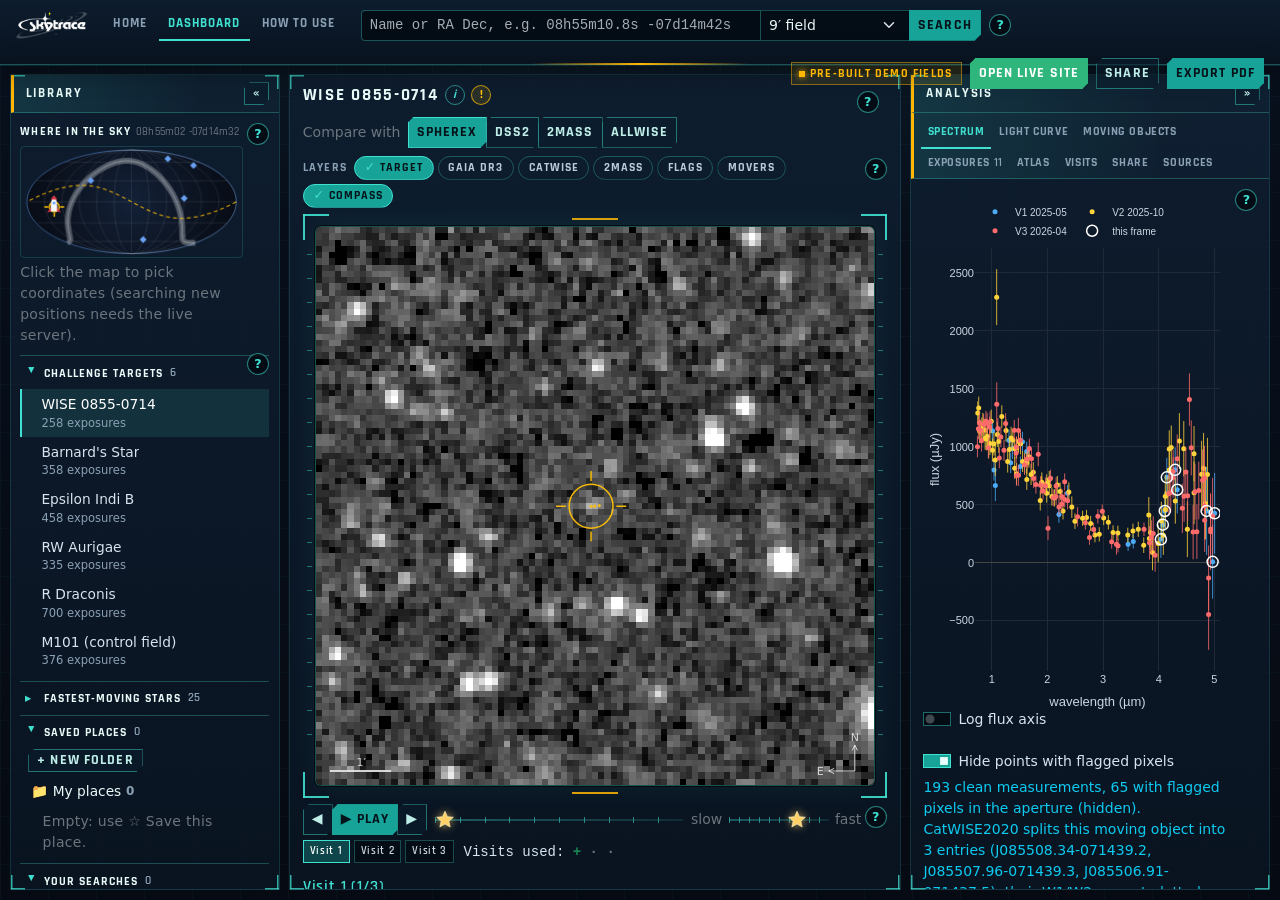
==== frontend/app.html @ 43c6a839 "Pages, export, saved places, walkthrough fixes" ====
<!DOCTYPE html>
<html lang="en" data-bs-theme="dark">
<!-- Skytrace, team Skytrace, NASA Space Apps Challenge 2026 ("Planet X and SPHEREx"). Data: NASA SPHEREx via IRSA. -->
<head>
<meta charset="utf-8">
<meta name="viewport" content="width=device-width, initial-scale=1">
<title>Skytrace dashboard: blink SPHEREx images</title>
<meta name="description" content="Blink SPHEREx infrared images of any patch of sky to find moving and changing objects, across all 102 spectral channels.">
<link rel="icon" href="assets/favicon.svg" type="image/svg+xml">
<link rel="stylesheet" href="vendor/bootstrap.min.css">
<link rel="stylesheet" href="style.css">
<link rel="stylesheet" href="hud.css">
<link rel="stylesheet" href="site.css">
</head>
<body class="st-dash">
<!-- ============ APP BAR: brand, pages, search, share ============ -->
<header class="st-appbar st-nav" role="banner">
  <a class="st-brand" href="home.html" title="Skytrace home">
    <img id="brandLogo" alt="Skytrace" height="34" class="d-none">
    <svg id="brandSvg" width="24" height="24" viewBox="0 0 26 26" aria-hidden="true"><circle cx="13" cy="13" r="11.5" fill="none" stroke="#6ea8fe" stroke-width="1.5"/><circle cx="8" cy="15" r="2" fill="#adb5bd"/><circle cx="13" cy="12" r="2" fill="#ced4da"/><circle cx="18" cy="9" r="2.4" fill="#ffc107"/><path d="M8 15 L18 9" stroke="#ffc107" stroke-dasharray="1.5 2" stroke-width="1"/></svg>
    <span class="st-brand-name">Skytrace</span>
  </a>
  <nav class="st-pages" aria-label="Pages"><a href="home.html">Home</a><a href="app.html" class="active" aria-current="page">Dashboard</a><a href="guide.html">How to use</a></nav>
  <div class="st-search" data-help="search">
    <div class="input-group input-group-sm">
      <input id="coordInput" class="form-control font-monospace" placeholder="Name or RA Dec, e.g. 08h55m10.8s -07d14m42s" autocomplete="off" spellcheck="false" aria-label="Target name or coordinates (RA Dec)">
      <select id="sizeSel" class="form-select st-size" aria-label="Field size for a new archive search" title="Field size for a new search. Bigger fields can follow faster-moving objects but take longer to download.">
        <option value="9" selected>9′ field</option><option value="15">15′ field (slower)</option><option value="20">20′ field (slowest)</option>
      </select>
      <button id="goBtn" class="btn btn-primary">Search</button>
    </div>
    <div id="coordMsg" class="st-search-msg small"></div>
  </div>
  <div class="st-appbar-right">
    <span id="modeBadge" class="badge text-bg-secondary">loading</span>
    <a id="liveLink" class="btn btn-sm btn-success d-none" target="_blank" rel="noopener">Open live site</a>
    <button class="btn btn-sm btn-outline-info" type="button" id="shareTop" title="Link, embed code, image and data downloads">Share</button>
    <button class="btn btn-sm btn-info" type="button" id="exportTop" data-bs-toggle="offcanvas" data-bs-target="#exportPanel" aria-controls="exportPanel" title="Choose results and download a PDF for this place">Export PDF</button>
  </div>
</header>
<input id="nameInput" type="hidden">

<div class="st-shell" id="console">
  <!-- ============ LEFT: library (navigation) ============ -->
  <aside class="st-pane st-library st-side" id="rail" aria-label="Library">
    <div class="st-pane-head"><span>Library</span><button class="btn btn-sm btn-outline-secondary py-0 px-2" id="railToggle" type="button" title="Hide the library" aria-controls="rail" aria-expanded="true">«</button></div>
    <div class="st-pane-body">
      <section class="st-skybox" data-help="sky">
        <div class="st-sec-title">Where in the sky <span class="text-secondary fw-normal hud-keepcase small" id="skyHere"></span></div>
        <canvas id="skyMap" class="w-100 d-block" role="img" aria-label="All-sky map in equatorial coordinates showing the current search position"></canvas>
        <div class="small text-secondary mt-1" id="skyClickHint">Click the map to search there.</div>
      </section>
      <div class="st-folders" data-help="library">
        <details class="st-folder" open><summary>Challenge targets <span class="st-count" id="libCountTargets"></span></summary><ul class="st-list" id="libTargets"></ul></details>
        <details class="st-folder"><summary>Fastest-moving stars <span class="st-count" id="libCountFast"></span></summary>
          <div class="small text-secondary px-2 pb-1">Largest motion in Gaia DR3 (over 3″/yr).</div>
          <ul class="st-list" id="libFast"></ul></details>
        <details class="st-folder" open id="savedFolder"><summary>Saved places <span class="st-count" id="libCountSaved"></span></summary>
          <div class="px-2 pb-1 d-flex gap-1 flex-wrap"><button class="btn btn-sm btn-outline-info py-0" type="button" id="newFolderBtn">+ New folder</button></div>
          <div id="libSaved"></div></details>
        <details class="st-folder" open><summary>Your searches <span class="st-count" id="libCountMine"></span></summary>
          <div class="small text-secondary px-2 pb-1" id="libMineEmpty">Places you search appear here. Names you give them stay in this browser.</div>
          <ul class="st-list" id="libMine"></ul></details>
      </div>
      <select id="exploreSel" class="d-none" aria-hidden="true" tabindex="-1"><option value=""></option></select>
      <div id="targetButtons" class="d-none"></div>
    </div>
  </aside>

  <!-- ============ CENTRE: the image and how to play it ============ -->
  <main class="st-pane st-stage" aria-label="Image viewer">
    <div class="st-stage-head" data-help="viewer">
      <div class="st-stage-title">
        <button class="btn btn-sm btn-outline-secondary py-0 px-2 d-none" id="railShow" type="button" title="Show the library" aria-controls="rail">» Library</button>
        <h1 class="st-fieldname" id="fieldTitle">Loading…</h1>
        <button class="st-ibtn" type="button" id="noteBtn" aria-label="About this field" aria-expanded="false" aria-controls="fieldNote">i</button>
        <button class="st-ibtn st-ibtn-warn d-none" type="button" id="blendBtn" aria-label="Blend warning" aria-expanded="false" aria-controls="blendNote">!</button>
        <div class="st-pop" id="fieldNote" role="note"></div>
        <div class="st-pop st-pop-warn" id="blendNote" role="note"></div>
      </div>
      <div class="st-srcwrap"><span class="small text-secondary me-1">Compare with</span>
        <div class="btn-group btn-group-sm st-srcgroup" role="group" aria-label="Image source" id="srcGroup">
          <input type="radio" class="btn-check" name="src" id="src-spherex" value="spherex" checked><label class="btn btn-outline-light" for="src-spherex" title="SPHEREx images from IRSA (this tool)">SPHEREx</label>
          <input type="radio" class="btn-check" name="src" id="src-dss" value="dss"><label class="btn btn-outline-light" for="src-dss" title="Digitized Sky Survey, optical photographic plates, 1950s–1990s (HiPS hosted by NASA IRSA)">DSS2</label>
          <input type="radio" class="btn-check" name="src" id="src-2mass" value="twomass"><label class="btn btn-outline-light" for="src-2mass" title="2MASS J/H/Ks near-infrared, 1997–2001 (HiPS hosted by NASA IRSA)">2MASS</label>
          <input type="radio" class="btn-check" name="src" id="src-wise" value="allwise"><label class="btn btn-outline-light" for="src-wise" title="AllWISE W1/W2/W4 mid-infrared, 2010–2011 (HiPS hosted by NASA IRSA)">AllWISE</label>
        </div>
      </div>
    </div>

    <div class="st-layers" role="group" aria-label="Layers drawn on the image" data-help="overlays">
      <span class="st-layers-label">Layers</span>
      <input class="btn-check" type="checkbox" id="ovTarget" checked><label class="btn btn-sm st-chip" for="ovTarget" title="Yellow crosshair: where the target should be on each frame's date (proper motion and parallax)">Target</label>
      <input class="btn-check" type="checkbox" id="ovGaia"><label class="btn btn-sm st-chip" for="ovGaia" title="Blue circles: Gaia DR3 stars (ESA), moved to the frame's date">Gaia DR3</label>
      <input class="btn-check" type="checkbox" id="ovWise"><label class="btn btn-sm st-chip" for="ovWise" title="Orange squares: CatWISE2020 sources (NASA WISE), moved to the frame's date">CatWISE</label>
      <input class="btn-check" type="checkbox" id="ovTmass"><label class="btn btn-sm st-chip" for="ovTmass" title="White diamonds: 2MASS sources where they were in 1997–2001. Fast movers have left their diamond.">2MASS</label>
      <input class="btn-check" type="checkbox" id="ovFlags"><label class="btn btn-sm st-chip" for="ovFlags" title="SPHEREx data-quality flags: red saturated, yellow artefact, grey masked">Flags</label>
      <input class="btn-check" type="checkbox" id="ovMovers"><label class="btn btn-sm st-chip" for="ovMovers" title="Pink tracks: moving objects found by the motion test (see the Moving objects tab)">Movers</label>
      <input class="btn-check" type="checkbox" id="ovCompass" checked><label class="btn btn-sm st-chip" for="ovCompass" title="North/East arrows and a 1′ scale bar">Compass</label>
    </div>

    <div class="st-imgrow">
      <div class="st-imgcol">
        <div class="hud-scope">
          <div class="st-viewer" id="viewerWrap">
            <canvas id="imgCanvas"></canvas>
            <canvas id="ovCanvas"></canvas>
            <div id="srcView" class="st-srcview d-none"><div id="srcAladin" style="width:100%;height:100%"></div><div id="srcNote" class="st-srcnote small"></div></div>
            <div id="loadingVeil" class="st-veil"><canvas id="veilSky" class="st-veilsky" aria-hidden="true"></canvas><div class="d-flex align-items-center gap-2 mt-2"><div class="spinner-border spinner-border-sm text-info" role="status"></div><div id="loadingText" class="small" role="status" aria-live="polite">Loading SPHEREx data…</div></div></div>
          </div>
        </div>
        <div class="st-transport" data-help="timeline">
          <div class="btn-group btn-group-sm">
            <button class="btn btn-outline-light" id="prevBtn" title="Previous frame (←)" aria-label="Previous frame">◀</button>
            <button class="btn btn-info" id="playBtn" title="Play / pause (space)">▶ Play</button>
            <button class="btn btn-outline-light" id="nextBtn" title="Next frame (→)" aria-label="Next frame">▶</button>
          </div>
          <input type="range" class="form-range" id="frameRange" min="0" max="0" step="1" aria-label="Frame">
          <span class="st-speed"><span class="small text-secondary st-speedlab">slow</span>
          <input type="range" class="form-range" id="speedRange" min="80" max="2000" step="20" aria-label="Playback speed (right is faster)" title="Playback speed: right is faster">
          <span class="small text-secondary st-speedlab">fast</span></span>
        </div>
        <div class="st-filmrow"><div id="filmstrip" class="st-filmstrip"></div><div id="epochLegend" class="small font-monospace"></div></div>
      </div>
      <aside class="st-imgside" aria-label="Frame details">
        <div class="st-caption"><div id="frameLabel" class="fw-semibold"></div><div id="frameSub" class="text-secondary small"></div></div>
    <div class="st-toolbar st-viewcard" data-help="view">
      <div class="st-sec-title">What each frame shows</div>
      <div class="btn-group btn-group-sm flex-wrap" role="group" id="modeGroup" aria-label="What each frame shows">
        <input type="radio" class="btn-check" name="mode" id="m-epoch" value="epoch"><label class="btn btn-outline-light" for="m-epoch" title="One stacked frame per sky visit">Visits</label>
        <input type="radio" class="btn-check" name="mode" id="m-band" value="band"><label class="btn btn-outline-light" for="m-band" title="Same wavelength channel, different visits">Same band</label>
        <input type="radio" class="btn-check" name="mode" id="m-scan" value="scan"><label class="btn btn-outline-light hud-keepcase" for="m-scan" title="Play through the 102 channels of one visit">λ scan</label>
        <input type="radio" class="btn-check" name="mode" id="m-exp" value="exp"><label class="btn btn-outline-light" for="m-exp" title="Every exposure in time order">Exposures</label>
        <input type="radio" class="btn-check" name="mode" id="m-custom" value="custom"><label class="btn btn-outline-light" for="m-custom" title="Add some visits together and subtract others">Add / subtract</label>
      </div>
      <details class="st-about mt-0"><summary>About this mode</summary><span id="modeHelp"></span></details>
      <select id="detSel" class="form-select form-select-sm st-tsel" aria-label="Detectors (wavelength range)" title="Which SPHEREx detectors (wavelength range) to stack">
        <option value="all">All detectors 0.75–5.0 µm</option>
        <option value="rgb">False colour (B: D1+D2, G: D3+D4, R: D5+D6)</option>
        <option value="lw">D5+D6 (long, 3.8–5.0 µm)</option>
        <option value="sw">D1+D2+D3 (short, 0.75–2.4 µm)</option>
        <option value="1">D1 0.75–1.09 µm</option><option value="2">D2 1.10–1.62 µm</option><option value="3">D3 1.63–2.41 µm</option>
        <option value="4">D4 2.42–3.82 µm</option><option value="5">D5 3.83–4.41 µm</option><option value="6">D6 4.42–5.00 µm</option>
      </select>
      <div class="st-diffrow"><div class="form-check form-switch small mb-0 st-diff"><input class="form-check-input" type="checkbox" id="diffToggle"><label class="form-check-label" for="diffToggle" title="Subtract a reference so only changes remain: a mover leaves a bright/dark pair">Difference</label></div>
      <select id="diffRef" class="form-select form-select-sm" disabled aria-label="Difference reference">
        <option value="first">− first frame</option><option value="prev">− previous frame</option><option value="others">− mean of others</option>
      </select></div>
      <select id="fovSel" class="form-select form-select-sm st-tsel" aria-label="Field of view shown" title="How much of the field to show (zoom)"></select>
      <div class="dropdown">
        <button class="btn btn-sm btn-outline-light dropdown-toggle" type="button" data-bs-toggle="dropdown" data-bs-auto-close="outside" aria-expanded="false" id="displayBtn">Display</button>
        <div class="dropdown-menu dropdown-menu-end p-3 st-displaymenu" data-help="display">
          <div class="row g-2">
            <div class="col-6"><label class="form-label small text-secondary mb-1" for="stretchSel">Stretch</label>
              <select id="stretchSel" class="form-select form-select-sm"><option value="asinh">asinh</option><option value="linear">linear</option><option value="sqrt">sqrt</option><option value="log">log</option></select></div>
            <div class="col-6"><label class="form-label small text-secondary mb-1" for="cmapSel">Colour map</label>
              <select id="cmapSel" class="form-select form-select-sm"><option value="gray">grey</option><option value="inferno">inferno</option><option value="viridis">viridis</option><option value="div">blue-red (differences)</option></select></div>
            <div class="col-6"><label class="form-label small text-secondary mb-1">Black point % <span id="loLabel"></span></label><input type="range" class="form-range" id="loRange" min="0" max="20" step="0.5"></div>
            <div class="col-6"><label class="form-label small text-secondary mb-1">White point % <span id="hiLabel"></span></label><input type="range" class="form-range" id="hiRange" min="90" max="100" step="0.1"></div>
          </div>
          <div class="form-check form-switch small"><input class="form-check-input" type="checkbox" id="invToggle"><label class="form-check-label" for="invToggle">Invert (dark stars on white)</label></div>
          <div class="form-check form-switch small"><input class="form-check-input" type="checkbox" id="smoothToggle"><label class="form-check-label" for="smoothToggle">Smooth pixels</label></div>
          <div class="form-check form-switch small"><input class="form-check-input" type="checkbox" id="flatToggle" checked><label class="form-check-label" for="flatToggle">Flatten background</label></div>
          <div class="form-check form-switch small"><input class="form-check-input" type="checkbox" id="lockScale" checked><label class="form-check-label" for="lockScale">Same brightness scale for every frame</label></div>
        </div>
      </div>
    </div>
    <div class="st-modeopts">
      <div id="bandCtl" class="d-none">
        <label class="form-label small text-secondary mb-0">Channel <span id="bandLabel" class="text-light"></span></label>
        <input type="range" class="form-range" id="bandRange" min="1" max="102" step="1">
        <label class="form-label small text-secondary mb-0">Channel tolerance ± <span id="tolLabel"></span></label>
        <input type="range" class="form-range" id="tolRange" min="0" max="8" step="1">
      </div>
      <div id="scanCtl" class="d-none"><label class="form-label small text-secondary mb-1" for="scanEpoch">Visit to scan</label><select id="scanEpoch" class="form-select form-select-sm"></select></div>
      <div id="customCtl" class="d-none"><div class="small text-secondary mb-1">Tick visits for A (added together) and B (subtracted). Leave B empty to just add A.</div><div id="customList" class="small"></div></div>
    </div>


        <div class="st-readout font-monospace small" id="hoverReadout">Move over the image to read RA, Dec and brightness.</div>
        <div class="st-readout small" id="pinBox">Click the image to pin a position.</div>
        <button class="btn btn-sm btn-outline-info w-100 mt-1" type="button" id="saveHereBtn" title="Save this place (or the pinned spot) to a folder in the Library">☆ Save this place</button>
      </aside>
    </div>

    <div class="st-strip mt-2" data-help="channels">
      <div class="st-strip-head small"><span>102 SPHEREx channels: coverage of this field</span><span class="text-secondary" id="bandStripInfo"></span></div>
      <canvas id="bandStrip" class="w-100" height="64"></canvas>
      <div class="d-flex justify-content-between small text-secondary"><span>0.75 µm</span><span>D1</span><span>D2</span><span>D3</span><span>D4</span><span>D5</span><span>D6</span><span>5.0 µm</span></div>
    </div>
  </main>

  <!-- ============ RIGHT: analysis side sheet ============ -->
  <section class="st-pane st-data" id="sheet" aria-label="Analysis">
    <div class="st-pane-head"><span>Analysis</span><button class="btn btn-sm btn-outline-secondary py-0 px-2" id="sheetToggle" type="button" title="Hide the analysis panel" aria-controls="sheet" aria-expanded="true">»</button></div>
    <ul class="nav nav-tabs st-data-tabs" role="tablist">
      <li class="nav-item"><button class="nav-link active" data-bs-toggle="tab" data-bs-target="#tabSpec" type="button" role="tab">Spectrum</button></li>
      <li class="nav-item"><button class="nav-link" data-bs-toggle="tab" data-bs-target="#tabLc" type="button" role="tab">Light curve</button></li>
      <li class="nav-item"><button class="nav-link" data-bs-toggle="tab" data-bs-target="#tabMovers" type="button" role="tab">Moving objects</button></li>
      <li class="nav-item"><button class="nav-link" data-bs-toggle="tab" data-bs-target="#tabExp" type="button" role="tab">Exposures <span id="expCount" class="st-count"></span></button></li>
      <li class="nav-item"><button class="nav-link" data-bs-toggle="tab" data-bs-target="#tabAladin" type="button" role="tab">Atlas</button></li>
      <li class="nav-item"><button class="nav-link" data-bs-toggle="tab" data-bs-target="#tabSettings" type="button" role="tab">Visits</button></li>
      <li class="nav-item"><button class="nav-link" data-bs-toggle="tab" data-bs-target="#tabShare" type="button" role="tab" id="tabShareBtn">Share</button></li>
      <li class="nav-item"><button class="nav-link" data-bs-toggle="tab" data-bs-target="#tabData" type="button" role="tab">Sources</button></li>
    </ul>
    <div class="tab-content st-data-body">
      <div class="tab-pane fade show active" id="tabSpec" role="tabpanel" data-help="spectrum">
        <div id="specPlot" class="st-plot"></div>
        <div class="d-flex gap-3 flex-wrap">
          <div class="form-check form-switch small"><input class="form-check-input" type="checkbox" id="specLog"><label class="form-check-label" for="specLog">Log flux axis</label></div>
          <div class="form-check form-switch small"><input class="form-check-input" type="checkbox" id="specClean" checked><label class="form-check-label" for="specClean">Hide points with flagged pixels</label></div>
        </div>
        <div class="small text-info" id="specNote"></div>
        <details class="st-about"><summary>About this plot</summary>Built on the fly from every exposure: the target is measured on the original detector pixels at its predicted position, with the IRSA SPHEREx Source Discovery Tool method (3-pixel aperture, ePSF-corrected). Points whose aperture holds a flagged pixel are hidden unless you switch them on. White diamonds: 2MASS J, H, Ks. Orange squares: WISE W1, W2 (CatWISE2020), matched at each catalogue's own date.</details>
      </div>
      <div class="tab-pane fade" id="tabLc" role="tabpanel" data-help="lightcurve">
        <div id="lcPlot" class="st-plot"></div>
        <details class="st-about"><summary>About this plot</summary>Brightness over time with the spectrum taken out: each clean measurement is divided by the median of the same target in the same SPHEREx channel. A steady star sits on 1; a variable star (R Draconis, RW Aurigae) moves away from 1.</details>
      </div>
      <div class="tab-pane fade" id="tabMovers" role="tabpanel" data-help="movers">
        <div class="small text-secondary mb-2">Objects moving in a straight line through at least three visits. Click one to pin it; the <b>Movers</b> layer draws its track.</div>
        <div id="moverList" class="small"></div>
        <hr class="my-2">
        <div class="st-sec-title">Shift-and-add</div>
        <details class="st-about mb-1"><summary>What it does</summary>Slide every exposure along a chosen motion before stacking (as in WiseView): an object moving that way stays still and builds up into a sharp dot, everything else smears. Use it to confirm a faint candidate.</details>
        <div class="form-check form-switch small"><input class="form-check-input" type="checkbox" id="saToggle"><label class="form-check-label" for="saToggle">Shift-and-add along this motion</label></div>
        <div class="row g-1 mb-1 align-items-center small">
          <div class="col-6"><div class="input-group input-group-sm"><span class="input-group-text">µα*</span><input id="saPmra" class="form-control" type="number" step="10" aria-label="Proper motion in RA, mas/yr"></div></div>
          <div class="col-6"><div class="input-group input-group-sm"><span class="input-group-text">µδ</span><input id="saPmdec" class="form-control" type="number" step="10" aria-label="Proper motion in Dec, mas/yr"></div></div>
          <div class="col-12 d-flex justify-content-between"><span class="text-secondary">mas/yr (1000 mas = 1″)</span><button class="btn btn-sm btn-outline-secondary py-0" id="saTarget" type="button">use the target's motion</button></div>
        </div>
      </div>
      <div class="tab-pane fade" id="tabExp" role="tabpanel" data-help="exposures">
        <div class="small text-secondary mb-1">Images in the frame on screen, with SPHEREx's quality flags at the target.</div>
        <table class="table table-sm table-striped small mb-0">
          <thead class="st-sticky"><tr><th>Date (UTC)</th><th>D</th><th class="hud-keepcase">λ µm</th><th>Ch</th><th>Flags at target</th><th></th></tr></thead>
          <tbody id="expTable"></tbody>
        </table>
      </div>
      <div class="tab-pane fade" id="tabAladin" role="tabpanel" data-help="aladin">
        <select id="aladinSurvey" class="form-select form-select-sm mb-1" aria-label="Atlas background survey">
          <option value="spherex" selected>SPHEREx DR1 all-sky map (IRSA), one channel at a time</option>
          <option value="allwise">AllWISE colour (IRSA)</option><option value="twomass">2MASS colour (IRSA)</option><option value="dss">DSS2 colour (IRSA)</option>
        </select>
        <select id="atlasFrame" class="form-select form-select-sm mb-1 hud-keepcase" aria-label="SPHEREx channel shown in the atlas"></select>
        <div id="aladinDiv" class="st-aladin"></div>
        <div id="aladinMsg" class="small text-secondary"></div>
        <details class="st-about"><summary>About the atlas</summary>Zoom and pan freely. Drawn with <a href="https://aladin.cds.unistra.fr/AladinLite/" target="_blank" rel="noopener">Aladin Lite</a> (CDS); images from HiPS maps hosted by NASA IRSA. The SPHEREx map combines all visits, so it cannot show motion.</details>
      </div>
      <div class="tab-pane fade" id="tabSettings" role="tabpanel" data-help="settings">
        <details class="st-about mb-2"><summary>What is a visit?</summary>A group of exposures taken close together in time; SPHEREx comes back to each place about every six months. These two settings decide how exposures are grouped into the frames you blink.</details>
        <label class="form-label small text-secondary mb-1">Start a new visit after a gap of <span id="winLabel"></span> days</label>
        <input type="range" class="form-range" id="winRange" min="2" max="120" step="1">
        <label class="form-label small text-secondary mb-1">…and split visits longer than <span id="spanLabel"></span> days</label>
        <input type="range" class="form-range" id="spanRange" min="5" max="400" step="5">
      </div>
      <div class="tab-pane fade" id="tabShare" role="tabpanel" data-help="share">
        <label class="form-label small text-secondary mb-1" for="shareUrl">Link to this exact view (coordinates and settings are in the URL)</label>
        <input id="shareUrl" class="form-control form-control-sm font-monospace mb-2" readonly>
        <div class="d-grid gap-2 st-share-grid">
          <button class="btn btn-sm btn-outline-info" id="copyLinkBtn">Copy link</button>
          <button class="btn btn-sm btn-outline-info" id="copyEmbedBtn">Copy embed code</button>
          <button class="btn btn-sm btn-outline-secondary" id="copyCoordBtn">Copy centre RA/Dec</button>
          <button class="btn btn-sm btn-outline-info" id="saveImgBtn">Save image (PNG)</button>
          <button class="btn btn-sm btn-outline-info" id="saveCsvBtn">Download data (CSV)</button>
          <button class="btn btn-sm btn-warning" id="reportBtn" data-bs-toggle="modal" data-bs-target="#reportModal">Report a candidate</button>
        </div>
        <div id="shareMsg" class="form-text small"></div>
      </div>
      <div class="tab-pane fade" id="tabData" role="tabpanel" data-help="data"><div class="small" id="provenance"></div></div>
    </div>
  </section>
</div>
<button class="btn btn-sm btn-outline-secondary d-none st-sheet-show" id="sheetShow" type="button" title="Show the analysis panel" aria-controls="sheet">« Analysis</button>

<!-- Export side panel -->
<div class="offcanvas offcanvas-end st-export" tabindex="-1" id="exportPanel" aria-labelledby="exportTitle">
  <div class="offcanvas-header"><h5 class="offcanvas-title" id="exportTitle">Export this place as PDF</h5><button type="button" class="btn-close" data-bs-dismiss="offcanvas" aria-label="Close"></button></div>
  <div class="offcanvas-body small" data-help="export">
    <div class="text-secondary mb-2" id="exportWhat"></div>
    <div class="st-exgroup"><div class="st-sec-title">Overview</div>
      <label><input type="checkbox" data-ex="summary" checked> Target and field (position, motion, size, data releases)</label>
      <label><input type="checkbox" data-ex="settings" checked> Settings used and a link back to this view</label></div>
    <div class="st-exgroup"><div class="st-sec-title">Images</div>
      <label><input type="checkbox" data-ex="current" checked> The frame on screen</label>
      <label><input type="checkbox" data-ex="visits" checked> One image per visit</label>
      <label><input type="checkbox" data-ex="diff"> Difference image (last visit minus first)</label>
      <label><input type="checkbox" data-ex="layers" checked> Draw the layers that are switched on</label>
      <label><input type="checkbox" data-ex="channels"> 102-channel coverage strip</label></div>
    <div class="st-exgroup"><div class="st-sec-title">Measurements</div>
      <label><input type="checkbox" data-ex="spectrum" checked> Spectrum plot</label>
      <label><input type="checkbox" data-ex="spectable"> Spectrum values (table of every measurement)</label>
      <label><input type="checkbox" data-ex="lightcurve" checked> Light curve plot</label>
      <label><input type="checkbox" data-ex="movers" checked> Moving objects found, and how they were tested</label>
      <label><input type="checkbox" data-ex="visittable" checked> Visits (dates, number of images, wavelengths)</label>
      <label><input type="checkbox" data-ex="exposures"> Exposure list with quality flags</label>
      <label><input type="checkbox" data-ex="flags" checked> Quality-flag summary at the target</label></div>
    <div class="st-exgroup"><div class="st-sec-title">Your notes and checks</div>
      <label><input type="checkbox" data-ex="pin" checked> Pinned position with nearest catalogued stars (if pinned)</label>
      <label class="d-block mb-1" for="exportNotes">Notes</label>
      <textarea id="exportNotes" class="form-control form-control-sm" rows="3" maxlength="2000" placeholder="What did you find?"></textarea></div>
    <div class="st-exgroup"><label><input type="checkbox" data-ex="sources" checked> Data sources and credits</label></div>
    <div class="d-flex gap-2 mt-2"><button class="btn btn-sm btn-outline-secondary" type="button" id="exportAll">Select all</button><button class="btn btn-sm btn-outline-secondary" type="button" id="exportNone">Clear</button></div>
  </div>
  <div class="st-export-foot"><div id="exportMsg" class="small text-secondary mb-1"></div><button class="btn btn-info w-100" type="button" id="exportGo">Download PDF</button></div>
</div>

<!-- Save place modal -->
<div class="modal fade" id="saveModal" tabindex="-1" aria-labelledby="saveTitle" aria-hidden="true">
  <div class="modal-dialog"><div class="modal-content">
    <div class="modal-header"><h5 class="modal-title" id="saveTitle">Save this place</h5><button type="button" class="btn-close" data-bs-dismiss="modal" aria-label="Close"></button></div>
    <div class="modal-body small">
      <div class="mb-2 text-secondary" id="saveWhat"></div>
      <label class="form-label mb-1" for="saveName">Name</label>
      <input id="saveName" class="form-control form-control-sm mb-2" maxlength="60">
      <label class="form-label mb-1" for="saveFolderSel">Folder</label>
      <select id="saveFolderSel" class="form-select form-select-sm mb-2"></select>
      <input id="saveNewFolder" class="form-control form-control-sm mb-2 d-none" maxlength="40" placeholder="New folder name">
      <label class="form-label mb-1" for="saveNote">Note (optional)</label>
      <textarea id="saveNote" class="form-control form-control-sm" rows="2" maxlength="300" placeholder="What is interesting here?"></textarea>
      <div class="form-text">Saved places stay in this browser. Share a folder with its ⤴ button.</div>
    </div>
    <div class="modal-footer"><button class="btn btn-sm btn-info" id="saveConfirm">Save</button></div>
  </div></div>
</div>

<!-- Report modal -->
<div class="modal fade" id="reportModal" tabindex="-1" aria-labelledby="reportTitle" aria-hidden="true">
  <div class="modal-dialog modal-lg modal-dialog-scrollable"><div class="modal-content">
    <div class="modal-header"><h5 class="modal-title" id="reportTitle">Report a candidate</h5><button type="button" class="btn-close" data-bs-dismiss="modal" aria-label="Close"></button></div>
    <div class="modal-body">
      <p class="small text-secondary mb-2">Skytrace writes up what you are looking at: the link to this exact view, your pinned position, the nearest catalogued stars, and the SPHEREx exposures in the frame. Add your notes, then copy or download it to share with a teammate, a teacher, or a citizen-science community such as <a href="https://www.backyardworlds.org/" target="_blank" rel="noopener">Backyard Worlds: Planet 9</a>.</p>
      <div class="small mb-2"><b>Before you report, check:</b>
        <ul class="mb-0">
          <li>It shows in <b>two or more visits</b> (step through the frames), not just one.</li>
          <li>The pinned pixel is <b>not flagged</b> as saturated, masked or an artefact (shown in the report).</li>
          <li>It is <b>not a known star</b>: the report lists the nearest Gaia DR3 and CatWISE2020 sources and their known motion.</li>
          <li>For a moving dot, try <b>Shift-and-add</b> with its motion: a real mover becomes sharper.</li>
        </ul></div>
      <label for="reportNotes" class="form-label small mb-1">Your notes</label>
      <textarea id="reportNotes" class="form-control form-control-sm mb-2" rows="2" placeholder="What did you see? In which frames?"></textarea>
      <label for="reportText" class="form-label small mb-1">Report</label>
      <textarea id="reportText" class="form-control form-control-sm font-monospace" rows="14" spellcheck="false"></textarea>
      <div id="reportMsg" class="form-text small"></div>
    </div>
    <div class="modal-footer"><button class="btn btn-sm btn-outline-info" id="reportCopy">Copy report</button><button class="btn btn-sm btn-info" id="reportDownload">Download .txt</button></div>
  </div></div>
</div>

<script src="vendor/bootstrap.bundle.min.js"></script>
<script src="vendor/plotly.min.js" charset="utf-8"></script>
<script src="config.js"></script>
<script src="journey.js"></script>
<script src="sky_aladin.js"></script>
<script src="help.js"></script>
<script src="vendor/jspdf.umd.min.js"></script>
<script src="app.js"></script>
</body>
</html>
---- frontend/style.css ----
/* Skytrace styles (Bootstrap 5 dark theme + a few custom pieces) */
body { background: #0b0f17; }
.st-nav { background: #0d1320; }
.card { background: #111827; border-color: #1f2937; }
.card-header { background: #0f172a; border-color: #1f2937; }
.st-viewer { position: relative; width: 100%; max-width: 640px; margin: 0 auto; aspect-ratio: 1 / 1; background: #05070b; border: 1px solid #1f2937; border-radius: .375rem; overflow: hidden; }
.st-viewer canvas { position: absolute; inset: 0; width: 100%; height: 100%; }
#imgCanvas { image-rendering: pixelated; }
#imgCanvas.smooth { image-rendering: auto; }
#ovCanvas { cursor: crosshair; }
.st-veil { position: absolute; inset: 0; display: flex; flex-direction: column; align-items: center; justify-content: center; background: rgba(5, 7, 11, .82); z-index: 5; text-align: center; padding: 1rem; }
.st-veil.d-none { display: none !important; }
.st-readout { background: #0b1220; border: 1px solid #1f2937; border-radius: .375rem; padding: .4rem .55rem; min-height: 3.1rem; font-size: .78rem; }
.st-filmstrip { display: flex; gap: 4px; overflow-x: auto; padding-bottom: 2px; }
.st-filmstrip button { flex: 0 0 auto; border: 1px solid #334155; background: #0b1220; color: #cbd5e1; font-size: .7rem; padding: 2px 6px; border-radius: 4px; white-space: nowrap; }
.st-filmstrip button.active { border-color: #0dcaf0; color: #fff; background: #0e3a47; }
.st-plot { width: 100%; height: 260px; }
.st-table-wrap { max-height: 260px; overflow-y: auto; }
#bandStrip { cursor: pointer; display: block; height: 64px; }
.st-side .form-range { height: 1.1rem; }
.st-flagpill { display: inline-block; font-size: .65rem; padding: 0 4px; border-radius: 3px; margin: 0 2px 2px 0; background: #1e293b; color: #e2e8f0; }
.st-flagpill.sat { background: #7f1d1d; } .st-flagpill.art { background: #713f12; } .st-flagpill.bad { background: #374151; }
.mover-row { cursor: pointer; } .mover-row:hover { background: #1e293b; }
body.embed .st-nav { display: none !important; }

.st-veilsky { position: static !important; width: min(92%, 520px) !important; height: auto; display: block; }
#skyMap { border-radius: .25rem; }
@media (prefers-reduced-motion: reduce) { .spinner-border { animation-duration: 3s; } }
body.embed .st-veilsky { width: 70% !important; }
---- frontend/hud.css ----
/* Skytrace console theme: a starship-bridge look for the panels, controls and frames around the sky viewer.
   The sky image canvas itself is never covered: all decoration sits in borders, headers and margins.
   Font: Rajdhani (Indian Type Foundry, SIL Open Font License 1.1, vendor/fonts/RAJDHANI-OFL.txt). */
@font-face { font-family: "Rajdhani"; font-weight: 500; font-display: swap; src: url("vendor/fonts/rajdhani-latin-500-normal.woff2") format("woff2"); }
@font-face { font-family: "Rajdhani"; font-weight: 600; font-display: swap; src: url("vendor/fonts/rajdhani-latin-600-normal.woff2") format("woff2"); }
@font-face { font-family: "Rajdhani"; font-weight: 700; font-display: swap; src: url("vendor/fonts/rajdhani-latin-700-normal.woff2") format("woff2"); }

:root {
  --hud-bg: #070b14;
  --hud-panel: rgba(10, 20, 34, .92);
  --hud-panel-2: rgba(14, 30, 48, .9);
  --hud-line: rgba(64, 224, 208, .28);
  --hud-cyan: #40e0d0;
  --hud-cyan-dim: #1d8f86;
  --hud-amber: #ffb703;
  --hud-text: #d7e3ee;
  --hud-muted: #8aa0b4;
  --hud-font: "Rajdhani", "Segoe UI", system-ui, sans-serif;
  --bs-body-bg: var(--hud-bg);
  --bs-link-color: #6fe7dd; --bs-link-color-rgb: 111, 231, 221; --bs-link-hover-color: #a8f3ec;
}

/* ---------- ship hull background: deep space blue with a faint panel grid ---------- */
body {
  background:
    radial-gradient(1200px 600px at 50% -10%, rgba(64, 224, 208, .07), transparent 60%),
    linear-gradient(rgba(64, 224, 208, .035) 1px, transparent 1px) 0 0 / 48px 48px,
    linear-gradient(90deg, rgba(64, 224, 208, .035) 1px, transparent 1px) 0 0 / 48px 48px,
    linear-gradient(180deg, #08101d 0%, #060a12 100%);
  background-attachment: fixed;
  color: var(--hud-text);
}

/* ---------- command bar ---------- */
.st-nav {
  background: linear-gradient(180deg, rgba(13, 28, 46, .97), rgba(9, 18, 31, .97)) !important;
  border-bottom: 1px solid var(--hud-line) !important;
  box-shadow: 0 1px 0 rgba(64, 224, 208, .12), 0 8px 24px rgba(0, 0, 0, .35);
  position: relative;
}
.st-nav::after {               /* amber accent strip under the bar */
  content: ""; position: absolute; left: 50%; bottom: -1px; width: 220px; height: 2px; transform: translateX(-50%);
  background: linear-gradient(90deg, transparent, var(--hud-amber), transparent);
}
.st-nav .navbar-brand { font-family: var(--hud-font); font-weight: 700; letter-spacing: .14em; text-transform: uppercase; color: #eafffb; }
.st-nav .text-secondary { font-family: var(--hud-font); letter-spacing: .08em; text-transform: uppercase; font-size: .8rem; }
.hud-readout {
  font-family: var(--hud-font); font-weight: 600; letter-spacing: .12em; text-transform: uppercase; font-size: .78rem;
  color: var(--hud-muted); border: 1px solid var(--hud-line); padding: .15rem .7rem; background: rgba(4, 12, 22, .6);
  clip-path: polygon(8px 0, 100% 0, calc(100% - 8px) 100%, 0 100%); white-space: nowrap;
}
.hud-readout b { color: var(--hud-cyan); font-weight: 700; }

/* ---------- console panels (cards) ---------- */
.card {
  --hud-c: rgba(64, 224, 208, .75);
  background:
    linear-gradient(var(--hud-c), var(--hud-c)) top left / 14px 1.5px no-repeat,
    linear-gradient(var(--hud-c), var(--hud-c)) top left / 1.5px 14px no-repeat,
    linear-gradient(var(--hud-c), var(--hud-c)) top right / 14px 1.5px no-repeat,
    linear-gradient(var(--hud-c), var(--hud-c)) top right / 1.5px 14px no-repeat,
    linear-gradient(var(--hud-c), var(--hud-c)) bottom left / 14px 1.5px no-repeat,
    linear-gradient(var(--hud-c), var(--hud-c)) bottom left / 1.5px 14px no-repeat,
    linear-gradient(var(--hud-c), var(--hud-c)) bottom right / 14px 1.5px no-repeat,
    linear-gradient(var(--hud-c), var(--hud-c)) bottom right / 1.5px 14px no-repeat,
    linear-gradient(180deg, var(--hud-panel-2), var(--hud-panel));
  border: 1px solid rgba(64, 224, 208, .14);
  border-radius: 2px;
  box-shadow: inset 0 0 0 1px rgba(0, 0, 0, .35), 0 6px 20px rgba(0, 0, 0, .25);
}
.card-header {
  background: linear-gradient(90deg, rgba(64, 224, 208, .13), rgba(64, 224, 208, .02) 70%) !important;
  border-bottom: 1px solid var(--hud-line) !important;
  border-left: 3px solid var(--hud-amber);
  border-radius: 0 !important;
  font-family: var(--hud-font); font-weight: 700 !important; letter-spacing: .14em; text-transform: uppercase;
  font-size: .82rem !important; color: #e8fbf8;
}
.card-header .text-secondary { color: var(--hud-muted) !important; letter-spacing: .06em; }
.card-body .form-label, .st-side label.small, .st-side .small.text-secondary:not(.form-text) { letter-spacing: .02em; }

/* tabs inside panel headers */
.card-header-tabs .nav-link {
  font-family: var(--hud-font); font-weight: 700; letter-spacing: .1em; text-transform: uppercase; font-size: .78rem;
  color: var(--hud-muted); border: 0 !important; border-bottom: 2px solid transparent !important; background: transparent !important;
}
.card-header-tabs .nav-link:hover { color: #e8fbf8; }
.card-header-tabs .nav-link.active { color: var(--hud-cyan); border-bottom-color: var(--hud-cyan) !important; }

/* ---------- buttons: angled console keys ---------- */
.btn {
  font-family: var(--hud-font); font-weight: 700; letter-spacing: .08em; text-transform: uppercase;
  border-radius: 0 !important;
  clip-path: polygon(6px 0, 100% 0, 100% calc(100% - 6px), calc(100% - 6px) 100%, 0 100%, 0 6px);
}
.btn-close { clip-path: none; }
.btn-primary, .btn-info {
  --bs-btn-bg: #17a398; --bs-btn-border-color: #17a398; --bs-btn-color: #04121a;
  --bs-btn-hover-bg: #40e0d0; --bs-btn-hover-border-color: #40e0d0; --bs-btn-hover-color: #04121a;
  --bs-btn-active-bg: #40e0d0; --bs-btn-active-border-color: #40e0d0; --bs-btn-active-color: #04121a;
}
.btn-outline-info, .btn-outline-light, .btn-outline-secondary {
  --bs-btn-color: #bfeee9; --bs-btn-border-color: rgba(64, 224, 208, .45); --bs-btn-bg: rgba(10, 30, 44, .55);
  --bs-btn-hover-bg: rgba(64, 224, 208, .18); --bs-btn-hover-border-color: var(--hud-cyan); --bs-btn-hover-color: #fff;
  --bs-btn-active-bg: #17a398; --bs-btn-active-border-color: #40e0d0; --bs-btn-active-color: #04121a;
}
.btn-check:checked + .btn, .btn.active { background: #17a398 !important; border-color: #40e0d0 !important; color: #04121a !important; }
.btn-warning { --bs-btn-bg: var(--hud-amber); --bs-btn-border-color: var(--hud-amber); --bs-btn-color: #1a1200; --bs-btn-hover-bg: #ffc93c; --bs-btn-hover-border-color: #ffc93c; }
.btn-success { --bs-btn-bg: #2fb67c; --bs-btn-border-color: #2fb67c; }

/* ---------- inputs ---------- */
.form-control, .form-select {
  background-color: rgba(3, 10, 18, .85); border-color: rgba(64, 224, 208, .3); border-radius: 0; color: #e6f6f4;
}
.form-control:focus, .form-select:focus { border-color: var(--hud-cyan); box-shadow: 0 0 0 .15rem rgba(64, 224, 208, .2); background-color: rgba(3, 10, 18, .95); color: #fff; }
.input-group .btn { clip-path: polygon(0 0, 100% 0, 100% calc(100% - 6px), calc(100% - 6px) 100%, 0 100%); }

/* switches: square console toggles */
.form-switch .form-check-input {
  border-radius: 0; background-color: rgba(3, 10, 18, .9); border-color: rgba(64, 224, 208, .45);
  --bs-form-switch-bg: url("data:image/svg+xml,%3csvg xmlns='http://www.w3.org/2000/svg' viewBox='-4 -4 8 8'%3e%3crect x='-2.6' y='-2.6' width='5.2' height='5.2' fill='%238aa0b4'/%3e%3c/svg%3e");
}
.form-switch .form-check-input:checked {
  background-color: #17a398; border-color: var(--hud-cyan);
  --bs-form-switch-bg: url("data:image/svg+xml,%3csvg xmlns='http://www.w3.org/2000/svg' viewBox='-4 -4 8 8'%3e%3crect x='-2.6' y='-2.6' width='5.2' height='5.2' fill='%23eafffb'/%3e%3c/svg%3e");
}
.form-check-input:focus { box-shadow: 0 0 0 .15rem rgba(64, 224, 208, .25); }

/* ---------- sliders: tick-marked scale with a star knob ---------- */
.form-range { height: 1.4rem; }
.form-range::-webkit-slider-runnable-track {
  height: 6px; border-radius: 0; background:
    repeating-linear-gradient(90deg, rgba(64, 224, 208, .55) 0 1px, transparent 1px 10%) center / 100% 6px no-repeat,
    linear-gradient(90deg, rgba(64, 224, 208, .35), rgba(64, 224, 208, .12)) center / 100% 2px no-repeat;
}
.form-range::-moz-range-track {
  height: 6px; border-radius: 0; background:
    repeating-linear-gradient(90deg, rgba(64, 224, 208, .55) 0 1px, transparent 1px 10%) center / 100% 6px no-repeat,
    linear-gradient(90deg, rgba(64, 224, 208, .35), rgba(64, 224, 208, .12)) center / 100% 2px no-repeat;
}
.form-range::-webkit-slider-thumb {
  -webkit-appearance: none; appearance: none; width: 20px; height: 20px; margin-top: -7px; border: 0; border-radius: 0;
  background: url("data:image/svg+xml,%3csvg xmlns='http://www.w3.org/2000/svg' viewBox='0 0 24 24'%3e%3cpath d='M12 1.5l2.9 6.6 7.1.6-5.4 4.7 1.6 7-6.2-3.7-6.2 3.7 1.6-7L2 8.7l7.1-.6z' fill='%23ffd166' stroke='%23fff3c4' stroke-width='.8'/%3e%3c/svg%3e") center / contain no-repeat;
  filter: drop-shadow(0 0 4px rgba(255, 209, 102, .75)); transition: transform .12s;
}
.form-range::-moz-range-thumb {
  width: 20px; height: 20px; border: 0; border-radius: 0; background-color: transparent;
  background: url("data:image/svg+xml,%3csvg xmlns='http://www.w3.org/2000/svg' viewBox='0 0 24 24'%3e%3cpath d='M12 1.5l2.9 6.6 7.1.6-5.4 4.7 1.6 7-6.2-3.7-6.2 3.7 1.6-7L2 8.7l7.1-.6z' fill='%23ffd166' stroke='%23fff3c4' stroke-width='.8'/%3e%3c/svg%3e") center / contain no-repeat;
  filter: drop-shadow(0 0 4px rgba(255, 209, 102, .75));
}
.form-range:hover::-webkit-slider-thumb, .form-range:focus::-webkit-slider-thumb { transform: scale(1.18) rotate(18deg); }
.form-range:focus { box-shadow: none; }
.form-range:focus::-webkit-slider-thumb { box-shadow: none; filter: drop-shadow(0 0 7px rgba(255, 209, 102, 1)); }

/* ---------- the viewer bay: frame OUTSIDE the sky image ---------- */
.hud-scope {
  --b: rgba(64, 224, 208, .9);
  position: relative; max-width: 664px; margin: 0 auto; padding: 12px;
  background:
    linear-gradient(var(--b), var(--b)) top left / 26px 2px no-repeat,
    linear-gradient(var(--b), var(--b)) top left / 2px 26px no-repeat,
    linear-gradient(var(--b), var(--b)) top right / 26px 2px no-repeat,
    linear-gradient(var(--b), var(--b)) top right / 2px 26px no-repeat,
    linear-gradient(var(--b), var(--b)) bottom left / 26px 2px no-repeat,
    linear-gradient(var(--b), var(--b)) bottom left / 2px 26px no-repeat,
    linear-gradient(var(--b), var(--b)) bottom right / 26px 2px no-repeat,
    linear-gradient(var(--b), var(--b)) bottom right / 2px 26px no-repeat,
    /* side scales (in the 12 px margin only) */
    repeating-linear-gradient(180deg, rgba(64, 224, 208, .45) 0 1px, transparent 1px 24px) left 4px top 40px / 5px calc(100% - 80px) no-repeat,
    repeating-linear-gradient(180deg, rgba(64, 224, 208, .45) 0 1px, transparent 1px 24px) right 4px top 40px / 5px calc(100% - 80px) no-repeat;
}
.hud-scope .st-viewer { border-color: rgba(64, 224, 208, .35); box-shadow: 0 0 0 1px rgba(0, 0, 0, .6), 0 0 30px rgba(64, 224, 208, .08); }
.hud-scope::before, .hud-scope::after {   /* small amber markers on the top and bottom edge, outside the image */
  content: ""; position: absolute; left: 50%; width: 46px; height: 2px; transform: translateX(-50%); background: var(--hud-amber); opacity: .85;
}
.hud-scope::before { top: 4px; } .hud-scope::after { bottom: 4px; }

#fieldTitle { font-family: var(--hud-font); font-weight: 700; letter-spacing: .1em; text-transform: uppercase; color: #eafffb; }
#frameLabel { font-family: var(--hud-font); font-size: 1.02rem; letter-spacing: .05em; color: var(--hud-cyan); }

/* readouts and strips */
.st-readout { background: rgba(3, 10, 18, .8); border: 1px solid rgba(64, 224, 208, .22); border-left: 2px solid var(--hud-cyan-dim); border-radius: 0; }
.st-filmstrip button { border-radius: 0; border-color: rgba(64, 224, 208, .3); background: rgba(3, 10, 18, .8); font-family: var(--hud-font); font-weight: 600; letter-spacing: .06em; }
.st-filmstrip button.active { border-color: var(--hud-cyan); background: rgba(23, 163, 152, .35); }
#skyMap { border: 1px solid rgba(64, 224, 208, .18); }

/* tables */
.table { --bs-table-bg: transparent; }
.table thead th, .table > :not(caption) > * > th {
  font-family: var(--hud-font); font-weight: 700; letter-spacing: .06em; font-size: .8rem;
  color: var(--hud-cyan); border-bottom-color: var(--hud-line);
}

/* status badge: lamp */
#modeBadge { border-radius: 0; font-family: var(--hud-font); font-weight: 700; letter-spacing: .1em; text-transform: uppercase; padding: .35em .7em .35em 1.5em; position: relative; }
#modeBadge::before { content: ""; position: absolute; left: .55em; top: 50%; width: .5em; height: .5em; margin-top: -.25em; background: currentColor; box-shadow: 0 0 6px currentColor; }
#modeBadge.text-bg-success { background: rgba(47, 182, 124, .15) !important; color: #5ff0a8 !important; border: 1px solid rgba(95, 240, 168, .5); }
#modeBadge.text-bg-secondary { background: rgba(255, 183, 3, .1) !important; color: var(--hud-amber) !important; border: 1px solid rgba(255, 183, 3, .45); }
@media (prefers-reduced-motion: no-preference) {
  #modeBadge.text-bg-success::before { animation: hud-blink 2.4s ease-in-out infinite; }
}
@keyframes hud-blink { 0%, 100% { opacity: 1; } 50% { opacity: .35; } }

/* modals */
.modal-content { background: linear-gradient(180deg, #0e1e30, #0a1422); border: 1px solid var(--hud-line); border-radius: 0; border-top: 2px solid var(--hud-cyan); }
.modal-header { border-bottom-color: var(--hud-line); }
.modal-title { font-family: var(--hud-font); font-weight: 700; letter-spacing: .12em; text-transform: uppercase; }
.modal-footer { border-top-color: var(--hud-line); }

/* scrollbars */
* { scrollbar-color: rgba(64, 224, 208, .35) rgba(3, 10, 18, .6); }

/* embed mode keeps the plain look around the viewer */
body.embed { background: #05070b; }

/* never upper-case scientific symbols (λ, µm): keep their case */
.hud-keepcase { text-transform: none !important; }

/* ---------- in-panel help ---------- */
.hud-help-btn { position: absolute; top: 6px; right: 8px; z-index: 3; width: 22px; height: 22px; line-height: 20px; padding: 0;
  border: 1px solid rgba(64, 224, 208, .55); background: rgba(3, 10, 18, .85); color: var(--hud-cyan); font-weight: 700; font-size: .8rem;
  border-radius: 50%; cursor: pointer; }
.hud-help-btn:hover, .hud-help-btn.active { background: var(--hud-cyan); color: #04121a; }
.hud-help { margin: .5rem .75rem 0; padding: .55rem .7rem; border: 1px solid rgba(64, 224, 208, .3); border-left: 3px solid var(--hud-cyan);
  background: rgba(4, 16, 28, .92); color: #d7e3ee; line-height: 1.45; }
.hud-help ul { padding-left: 1.1rem; margin: .3rem 0 0; } .hud-help li { margin-bottom: .2rem; }
.card-header { padding-right: 2.2rem !important; }
/* ---------- alternative image source over the viewer ---------- */
.st-srcview { position: absolute; inset: 0; z-index: 4; background: #000; }
.st-srcnote { position: absolute; left: 0; right: 0; bottom: 0; padding: .3rem .5rem; background: rgba(4, 12, 22, .85); color: #d7e3ee; z-index: 5; }

/* =====================================================================================
   Console layout: search bar on top, then three panes that fill the window height.
   Left rail = controls (collapsible sections), centre = the image, right = data tabs.
   Each pane scrolls on its own, so nothing is pushed below the fold and no space is wasted.
   ===================================================================================== */
:root { --nav-h: 58px; --cmd-h: 50px; --rail-w: 300px; --data-w: clamp(360px, 30vw, 520px); }
.st-cmd { background: linear-gradient(180deg, rgba(9, 20, 33, .96), rgba(7, 14, 24, .96)); border-bottom: 1px solid var(--hud-line); position: relative; }
.st-cmd-row { display: flex; align-items: center; gap: .5rem; flex-wrap: wrap; }
.st-cmd-coord { flex: 1 1 340px; max-width: 460px; }
.st-cmd-coord .input-group-text { font-family: var(--hud-font); font-weight: 700; letter-spacing: .08em; text-transform: uppercase; font-size: .72rem;
  background: rgba(64, 224, 208, .1); border-color: rgba(64, 224, 208, .3); color: var(--hud-muted); border-radius: 0; }
.st-cmd-name { flex: 0 1 150px; }
.st-cmd-targets { flex: 1 1 auto; }
.st-cmd-explore { flex: 0 1 300px; }
#coordMsg:empty { display: none; }
.st-cmd .hud-help-btn { top: 12px; right: 10px; }
.st-cmd { padding-right: 2.6rem !important; }

.st-console { display: grid; grid-template-columns: var(--rail-w) minmax(0, 1fr) var(--data-w); gap: .75rem; padding: .75rem; }
.st-console.rail-hidden { grid-template-columns: minmax(0, 1fr) var(--data-w); }
.st-console.rail-hidden .st-rail { display: none; }

/* pane chrome (same corner-bracket look as the old cards) */
.st-rail, .st-stage, .st-data {
  --hud-c: rgba(64, 224, 208, .75);
  background:
    linear-gradient(var(--hud-c), var(--hud-c)) top left / 14px 1.5px no-repeat,
    linear-gradient(var(--hud-c), var(--hud-c)) top left / 1.5px 14px no-repeat,
    linear-gradient(var(--hud-c), var(--hud-c)) top right / 14px 1.5px no-repeat,
    linear-gradient(var(--hud-c), var(--hud-c)) top right / 1.5px 14px no-repeat,
    linear-gradient(var(--hud-c), var(--hud-c)) bottom left / 14px 1.5px no-repeat,
    linear-gradient(var(--hud-c), var(--hud-c)) bottom left / 1.5px 14px no-repeat,
    linear-gradient(var(--hud-c), var(--hud-c)) bottom right / 14px 1.5px no-repeat,
    linear-gradient(var(--hud-c), var(--hud-c)) bottom right / 1.5px 14px no-repeat,
    linear-gradient(180deg, var(--hud-panel-2), var(--hud-panel));
  border: 1px solid rgba(64, 224, 208, .14); position: relative; min-width: 0;
}

/* left rail */
.st-rail { display: flex; flex-direction: column; }
.st-rail-head { display: flex; justify-content: space-between; align-items: center; padding: .45rem .6rem .45rem .75rem;
  border-bottom: 1px solid var(--hud-line); border-left: 3px solid var(--hud-amber);
  font-family: var(--hud-font); font-weight: 700; letter-spacing: .14em; text-transform: uppercase; font-size: .82rem; color: #e8fbf8;
  background: linear-gradient(90deg, rgba(64, 224, 208, .13), rgba(64, 224, 208, .02) 70%); }
.st-acc { --bs-accordion-bg: transparent; --bs-accordion-border-color: var(--hud-line); --bs-accordion-border-radius: 0; --bs-accordion-inner-border-radius: 0;
  --bs-accordion-btn-padding-y: .5rem; --bs-accordion-btn-padding-x: .75rem; --bs-accordion-body-padding-x: .75rem; --bs-accordion-body-padding-y: .6rem;
  --bs-accordion-active-bg: rgba(64, 224, 208, .1); --bs-accordion-active-color: var(--hud-cyan); --bs-accordion-btn-focus-box-shadow: 0 0 0 .15rem rgba(64, 224, 208, .2);
  --bs-accordion-btn-color: #e8fbf8; }
.st-acc .accordion-item { border-left: 0; border-right: 0; position: relative; }
.st-acc .accordion-button { font-family: var(--hud-font); font-weight: 700; letter-spacing: .14em; text-transform: uppercase; font-size: .82rem; padding-right: 3.2rem; }
.st-acc .accordion-button::after { position: absolute; right: .7rem; }
.st-acc .accordion-item > .hud-help-btn { top: 7px; right: 2.3rem; }

/* centre stage */
.st-stage { padding: .75rem .9rem; display: flex; flex-direction: column; }
.st-stage-head { display: flex; justify-content: space-between; align-items: flex-start; gap: .75rem; margin-bottom: .4rem; padding-right: 1.8rem; }
.st-stage-title { min-width: 0; flex: 1 1 auto; }
.st-titleblock { min-width: 0; }
.st-titleblock .small { font-size: .8rem; line-height: 1.3; }
.st-srcgroup { flex: 0 0 auto; }
.st-caption { display: flex; justify-content: space-between; align-items: baseline; gap: .75rem; flex-wrap: wrap; margin-top: .35rem; padding: 0 .2rem; }
@media (max-width: 1599.98px) { .st-stage-head { flex-wrap: wrap; } .st-srcgroup { margin: 0 auto; } }
.st-stage-title { display: flex; gap: .6rem; align-items: flex-start; }
.st-stage .hud-scope { width: 100%; max-width: clamp(320px, calc(100vh - 430px), 820px); }
.st-stage .st-viewer { max-width: none; }
.st-transport { display: flex; align-items: center; gap: .5rem; flex-wrap: wrap; margin-top: .5rem; }
.st-readouts { display: grid; grid-template-columns: 7fr 5fr; gap: .5rem; }
.st-stage .st-readout { min-height: 2.6rem; padding: .3rem .5rem; }
.st-stage-head .fs-5 { font-size: 1.1rem !important; }
.st-strip { border-top: 1px solid var(--hud-line); padding-top: .4rem; position: relative; }
.st-strip-head { display: flex; justify-content: space-between; font-family: var(--hud-font); font-weight: 700; letter-spacing: .1em; text-transform: uppercase; color: #e8fbf8; padding-right: 1.8rem; }
.st-strip > .hud-help-btn { top: 4px; right: 0; }
.st-strip > .hud-help { margin: .3rem 0; }

/* right data pane */
.st-data { display: flex; flex-direction: column; }
.st-data-tabs { flex-wrap: wrap; border-bottom: 1px solid var(--hud-line); padding: .25rem .4rem 0; gap: 0 .1rem;
  background: linear-gradient(90deg, rgba(64, 224, 208, .13), rgba(64, 224, 208, .02) 70%); border-left: 3px solid var(--hud-amber); }
.st-data-tabs .nav-link { font-family: var(--hud-font); font-weight: 700; letter-spacing: .05em; text-transform: uppercase; font-size: .76rem; padding: .35rem .42rem;
  color: var(--hud-muted); border: 0 !important; border-bottom: 2px solid transparent !important; background: transparent !important; border-radius: 0; }
.st-data-tabs .nav-link:hover { color: #e8fbf8; }
.st-data-tabs .nav-link.active { color: var(--hud-cyan); border-bottom-color: var(--hud-cyan) !important; }
.st-count { color: var(--hud-muted); font-weight: 600; letter-spacing: 0; }
.st-data-body { padding: .6rem .75rem; }
.st-data-body > .tab-pane { position: relative; padding-right: 1.7rem; }
.st-data-body > .tab-pane > .hud-help-btn { top: 0; right: 0; }
.st-data-body > .tab-pane > .hud-help { margin: 0 0 .5rem; }
.st-data .st-plot { height: clamp(260px, 42vh, 460px); }
.st-aladin { width: 100%; height: clamp(280px, 52vh, 560px); }
.st-share-grid { grid-template-columns: 1fr 1fr; }
.st-sticky th { position: sticky; top: 0; background: #0b1726; z-index: 1; }

/* Desktop: the three panes fill the window below the bars and scroll independently. */
@media (min-width: 1200px) {
  .st-cmd-row { flex-wrap: nowrap; }
  .st-cmd-targets { flex-wrap: nowrap !important; overflow-x: auto; min-width: 0; padding-bottom: 2px; scrollbar-width: thin; }
  .st-cmd-targets .btn { white-space: nowrap; flex: 0 0 auto; }
  .st-cmd-explore { flex: 0 0 250px; }
  .st-cmd-name { flex: 0 0 140px; }
  .st-cmd-coord { flex: 0 1 400px; }
  .st-console { flex: 1 1 auto; min-height: 0; }
  .st-rail, .st-stage, .st-data { min-height: 0; overflow: hidden; }
  .st-acc { overflow-y: auto; flex: 1 1 auto; }
  .st-stage { overflow-y: auto; }
  .st-data-body { overflow-y: auto; flex: 1 1 auto; }
  .st-console .tab-content > .tab-pane { min-height: 0; }
}
/* Laptop / tablet: controls and image side by side, data underneath; the page scrolls. */
@media (min-width: 768px) and (max-width: 1199.98px) {
  .st-console { grid-template-columns: 280px minmax(0, 1fr); }
  .st-console.rail-hidden { grid-template-columns: minmax(0, 1fr); }
  .st-data { grid-column: 1 / -1; }
  .st-acc { max-height: calc(100vh - 160px); overflow-y: auto; }
  .st-stage .hud-scope { max-width: 640px; }
}
/* Phone: one column. */
@media (max-width: 767.98px) {
  .st-console { grid-template-columns: minmax(0, 1fr); }
  .st-console.rail-hidden { grid-template-columns: minmax(0, 1fr); }
  .st-stage { order: -1; }
  .st-readouts { grid-template-columns: 1fr; }
}

/* embed mode: the image only */
body.embed .st-cmd, body.embed .st-rail, body.embed .st-data, body.embed .st-nav { display: none !important; }
body.embed .st-console { grid-template-columns: minmax(0, 1fr) !important; padding: 0; }

.st-transport { flex-wrap: nowrap; }
.st-transport #frameRange { flex: 1 1 160px; width: auto; min-width: 80px; }
.st-transport #speedRange { flex: 0 0 110px; }
.st-transport > label { white-space: nowrap; }
@media (max-width: 767.98px) { .st-transport { flex-wrap: wrap; } .st-srcgroup { flex-wrap: wrap; } }
.st-stage > * { flex-shrink: 0; }
.st-cmd-coord { min-width: 280px; }
---- frontend/site.css ----
/* =====================================================================================
   Skytrace pages: Home, Dashboard, How to use.
   Dashboard pattern (NASA Worldview / Google Earth / Material 3 large-screen layout):
   app bar on top; navigation drawer on the leading edge (Library); the image in the body;
   a standard side sheet on the trailing edge (Analysis). Drawer and sheet collapse.
   ===================================================================================== */
:root { --lib-w: 270px; --sheet-w: clamp(360px, 28vw, 500px); --bar-h: 56px; }

/* app bar (all pages) */
.st-appbar { display: flex; align-items: center; gap: 1rem; padding: .5rem 1rem; min-height: var(--bar-h);
  background: rgba(6, 13, 22, .96); border-bottom: 1px solid var(--hud-line); position: relative; z-index: 5; flex-wrap: wrap; }
.st-brand { display: flex; align-items: center; gap: .5rem; text-decoration: none; color: #e8fbf8; }
.st-brand-name { font-family: var(--hud-font); font-weight: 700; letter-spacing: .16em; text-transform: uppercase; font-size: 1.05rem; }
.st-pages { display: flex; gap: .15rem; }
.st-pages a { font-family: var(--hud-font); font-weight: 700; letter-spacing: .08em; text-transform: uppercase; font-size: .8rem;
  color: var(--hud-muted); text-decoration: none; padding: .35rem .6rem; border-bottom: 2px solid transparent; }
.st-pages a:hover { color: #e8fbf8; }
.st-pages a.active { color: var(--hud-cyan); border-bottom-color: var(--hud-cyan); }
.st-search { flex: 1 1 420px; max-width: 620px; position: relative; }
.st-search .st-size { flex: 0 0 auto; width: auto; max-width: 150px; }
.st-search-msg { position: absolute; left: 0; right: 0; top: 100%; margin-top: 2px; z-index: 6; }
.st-search-msg:not(:empty) { background: rgba(6, 13, 22, .97); border: 1px solid var(--hud-line); padding: .25rem .5rem; }
.st-search > .hud-help-btn { top: 4px; right: -1.9rem; }
.st-appbar-right { margin-left: auto; display: flex; align-items: center; gap: .5rem; }

/* dashboard shell */
.st-shell { display: grid; grid-template-columns: var(--lib-w) minmax(0, 1fr) var(--sheet-w); gap: .6rem; padding: .6rem; }
.st-shell.rail-hidden { grid-template-columns: minmax(0, 1fr) var(--sheet-w); }
.st-shell.sheet-hidden { grid-template-columns: var(--lib-w) minmax(0, 1fr); }
.st-shell.rail-hidden.sheet-hidden { grid-template-columns: minmax(0, 1fr); }
.st-shell.rail-hidden .st-library, .st-shell.sheet-hidden .st-data { display: none; }
.st-sheet-show { position: fixed; right: .6rem; top: calc(var(--bar-h) + 1rem); z-index: 4; }
.st-pane {
  --hud-c: rgba(64, 224, 208, .75);
  background:
    linear-gradient(var(--hud-c), var(--hud-c)) top left / 14px 1.5px no-repeat,
    linear-gradient(var(--hud-c), var(--hud-c)) top left / 1.5px 14px no-repeat,
    linear-gradient(var(--hud-c), var(--hud-c)) top right / 14px 1.5px no-repeat,
    linear-gradient(var(--hud-c), var(--hud-c)) top right / 1.5px 14px no-repeat,
    linear-gradient(var(--hud-c), var(--hud-c)) bottom left / 14px 1.5px no-repeat,
    linear-gradient(var(--hud-c), var(--hud-c)) bottom left / 1.5px 14px no-repeat,
    linear-gradient(var(--hud-c), var(--hud-c)) bottom right / 14px 1.5px no-repeat,
    linear-gradient(var(--hud-c), var(--hud-c)) bottom right / 1.5px 14px no-repeat,
    linear-gradient(180deg, var(--hud-panel-2), var(--hud-panel));
  border: 1px solid rgba(64, 224, 208, .14); min-width: 0; position: relative; display: flex; flex-direction: column; }
.st-pane-head { display: flex; justify-content: space-between; align-items: center; padding: .45rem .6rem .45rem .75rem;
  border-bottom: 1px solid var(--hud-line); border-left: 3px solid var(--hud-amber);
  font-family: var(--hud-font); font-weight: 700; letter-spacing: .14em; text-transform: uppercase; font-size: .82rem; color: #e8fbf8;
  background: linear-gradient(90deg, rgba(64, 224, 208, .13), rgba(64, 224, 208, .02) 70%); }
.st-pane-body { padding: .6rem .6rem .8rem; }
.st-sec-title { font-family: var(--hud-font); font-weight: 700; letter-spacing: .1em; text-transform: uppercase; font-size: .76rem; color: #e8fbf8; margin-bottom: .3rem; }
.st-skybox { position: relative; padding-right: 1.6rem; margin-bottom: .6rem; }
.st-skybox > .hud-help-btn { top: 0; right: 0; }

/* library folders */
.st-folders { position: relative; padding-right: 0; }
.st-folders > .hud-help-btn { top: -2px; right: 0; }
.st-folder { border-top: 1px solid var(--hud-line); }
.st-folder > summary { list-style: none; cursor: pointer; padding: .45rem .3rem; font-family: var(--hud-font); font-weight: 700; letter-spacing: .08em;
  text-transform: uppercase; font-size: .78rem; color: #e8fbf8; display: flex; align-items: center; gap: .4rem; }
.st-folder > summary::-webkit-details-marker { display: none; }
.st-folder > summary::before { content: '▸'; color: var(--hud-cyan); width: .8rem; transition: transform .15s; }
.st-folder[open] > summary::before { transform: rotate(90deg); }
.st-count { color: var(--hud-muted); font-weight: 600; letter-spacing: 0; font-size: .75rem; }
.st-list { list-style: none; margin: 0 0 .4rem; padding: 0; }
.st-list li { display: flex; align-items: stretch; }
.st-item { flex: 1 1 auto; min-width: 0; text-align: left; background: transparent; border: 0; border-left: 2px solid transparent; color: #d7e3ee;
  padding: .3rem .5rem .3rem 1.2rem; display: flex; flex-direction: column; }
.st-item:hover { background: rgba(64, 224, 208, .07); }
.st-item.active { border-left-color: var(--hud-cyan); background: rgba(64, 224, 208, .12); color: #fff; }
.st-item-name { white-space: nowrap; overflow: hidden; text-overflow: ellipsis; font-size: .86rem; }
.st-item-meta { font-size: .72rem; color: var(--hud-muted); white-space: nowrap; overflow: hidden; text-overflow: ellipsis; }
.st-item-tools { display: flex; align-items: center; }
.st-item-tools .btn { color: var(--hud-muted); }
.st-item-tools .btn:hover { color: #fff; }

/* stage */
.st-dash .st-stage { padding: .6rem .8rem; }
.st-dash .st-stage > * { flex-shrink: 0; }
.st-srcwrap { display: flex; align-items: center; flex-wrap: wrap; gap: .2rem; }
.st-layers { display: flex; flex-wrap: wrap; align-items: center; gap: .25rem; margin: .1rem 0 .4rem; position: relative; padding-right: 1.6rem; }
.st-layers > .hud-help-btn { top: 2px; right: 0; }
.st-layers > .hud-help { flex-basis: 100%; }
.st-layers-label { font-family: var(--hud-font); font-weight: 700; letter-spacing: .1em; text-transform: uppercase; font-size: .74rem; color: var(--hud-muted); margin-right: .2rem; }
.st-chip { border: 1px solid rgba(64, 224, 208, .3); color: #b9cbd8; border-radius: 999px !important; padding: .1rem .6rem; font-size: .78rem; }
.btn-check:checked + .st-chip { background: rgba(64, 224, 208, .2); border-color: var(--hud-cyan); color: #fff; }
.btn-check:checked + .st-chip::before { content: '✓ '; color: var(--hud-cyan); }
.st-dash .st-stage .hud-scope { width: 100%; max-width: clamp(320px, calc(100vh - 470px), 820px); margin: 0 auto; }
.st-dash .st-transport { display: flex; align-items: center; gap: .5rem; flex-wrap: nowrap; margin-top: .4rem; }
.st-dash .st-transport #frameRange { flex: 1 1 160px; width: auto; min-width: 80px; }
.st-dash .st-transport #speedRange { flex: 0 0 100px; width: 100px; }
.st-speedlab { white-space: nowrap; }
.st-transport { position: relative; padding-right: 1.6rem; }
.st-transport > .hud-help-btn { top: 2px; right: 0; }
.st-transport > .hud-help { position: absolute; top: 100%; left: 0; right: 0; z-index: 3; }
.st-toolbar { display: flex; flex-wrap: wrap; align-items: center; gap: .4rem; margin-top: .5rem; padding: .4rem 1.8rem .4rem .4rem;
  border: 1px solid var(--hud-line); background: rgba(64, 224, 208, .04); position: relative; }
.st-toolbar > .hud-help-btn { top: 6px; right: 4px; }
.st-toolbar > .hud-help { flex-basis: 100%; }
.st-tsel { width: auto; max-width: 270px; }
.st-diff { display: flex; align-items: center; gap: .3rem; }
.st-displaymenu { width: 320px; }
.st-modeopts > div:not(.d-none) { margin-top: .4rem; padding: .4rem; border: 1px dashed var(--hud-line); }
.st-dash .st-readouts { display: grid; grid-template-columns: 7fr 5fr; gap: .5rem; margin-top: .5rem; }
.st-dash .st-readout { min-height: 2.4rem; padding: .3rem .5rem; }

/* analysis sheet */
.st-dash .st-data-tabs { padding: .25rem .4rem 0; }
.st-dash .st-data-body { padding: .6rem .75rem; }

/* desktop: panes fill the window and scroll on their own */
@media (min-width: 1200px) {
  body.st-dash { height: 100vh; display: flex; flex-direction: column; overflow: hidden; }
  .st-dash .st-shell { flex: 1 1 auto; min-height: 0; }
  .st-dash .st-pane { min-height: 0; overflow: hidden; }
  .st-dash .st-pane-body, .st-dash .st-data-body { overflow-y: auto; flex: 1 1 auto; min-height: 0; }
  .st-dash .st-stage { overflow-y: auto; }
}
@media (min-width: 768px) and (max-width: 1199.98px) {
  .st-shell { grid-template-columns: 250px minmax(0, 1fr); }
  .st-shell.rail-hidden, .st-shell.rail-hidden.sheet-hidden { grid-template-columns: minmax(0, 1fr); }
  .st-shell .st-data { grid-column: 1 / -1; }
  .st-dash .st-stage .hud-scope { max-width: 640px; }
}
@media (max-width: 767.98px) {
  .st-shell, .st-shell.rail-hidden, .st-shell.sheet-hidden { grid-template-columns: minmax(0, 1fr); }
  .st-dash .st-stage { order: -1; }
  .st-dash .st-readouts { grid-template-columns: 1fr; }
  .st-dash .st-transport { flex-wrap: wrap; }
  .st-search { flex-basis: 100%; max-width: none; }
}
body.embed .st-appbar, body.embed .st-library, body.embed .st-data, body.embed .st-sheet-show { display: none !important; }
body.embed .st-shell { grid-template-columns: minmax(0, 1fr) !important; padding: 0; }

/* ---------- Home and How-to-use pages ---------- */
.st-page { max-width: 1100px; margin: 0 auto; padding: 2rem 1.25rem 3rem; }
.st-hero { display: grid; grid-template-columns: minmax(0, 1.1fr) minmax(0, .9fr); gap: 2rem; align-items: center; padding: 1.5rem 0 2rem; }
.st-hero h1 { font-family: var(--hud-font); font-weight: 700; letter-spacing: .04em; font-size: clamp(1.9rem, 3.4vw, 2.8rem); color: #f2fbfa; line-height: 1.15; }
.st-hero p.lead { color: #c7d6e2; font-size: 1.1rem; }
.st-hero .st-skyart { aspect-ratio: 2 / 1; width: 100%; }
.st-steps { display: grid; grid-template-columns: repeat(3, minmax(0, 1fr)); gap: 1rem; margin: 1rem 0 2rem; }
.st-card { border: 1px solid var(--hud-line); background: linear-gradient(180deg, var(--hud-panel-2), var(--hud-panel)); padding: 1rem 1.1rem; }
.st-card h3 { font-family: var(--hud-font); font-weight: 700; letter-spacing: .08em; text-transform: uppercase; font-size: .95rem; color: var(--hud-cyan); }
.st-card p { color: #c7d6e2; margin-bottom: 0; font-size: .95rem; }
.st-targets { display: grid; grid-template-columns: repeat(auto-fill, minmax(230px, 1fr)); gap: .8rem; margin-bottom: 2rem; }
.st-target { display: block; text-decoration: none; color: inherit; }
.st-target:hover { border-color: var(--hud-cyan); }
.st-target .st-tname { color: #f2fbfa; font-weight: 600; }
.st-target .st-tmeta { color: var(--hud-muted); font-size: .85rem; }
.st-section-title { font-family: var(--hud-font); font-weight: 700; letter-spacing: .12em; text-transform: uppercase; font-size: 1rem; color: #e8fbf8;
  border-left: 3px solid var(--hud-amber); padding-left: .6rem; margin: 2rem 0 .8rem; }
.st-prose { color: #c7d6e2; font-size: .98rem; line-height: 1.65; }
.st-prose h2 { font-family: var(--hud-font); font-weight: 700; letter-spacing: .08em; text-transform: uppercase; font-size: 1.15rem; color: #f2fbfa; margin-top: 2.2rem; border-left: 3px solid var(--hud-amber); padding-left: .6rem; scroll-margin-top: 1rem; }
.st-prose h3 { font-size: 1rem; color: var(--hud-cyan); margin-top: 1.3rem; font-weight: 600; scroll-margin-top: 1rem; }
.st-prose dt { color: #f2fbfa; font-weight: 600; margin-top: .5rem; }
.st-prose dd { margin-left: 1rem; }
.st-prose .st-tip { border-left: 3px solid var(--hud-cyan); background: rgba(64, 224, 208, .06); padding: .5rem .8rem; margin: .8rem 0; }
.st-prose .st-warn { border-left: 3px solid var(--hud-amber); background: rgba(255, 193, 7, .06); padding: .5rem .8rem; margin: .8rem 0; }
.st-prose kbd { font-size: .8rem; }
.st-guide { display: grid; grid-template-columns: 240px minmax(0, 1fr); gap: 2rem; }
.st-toc { position: sticky; top: 1rem; align-self: start; max-height: calc(100vh - 2rem); overflow-y: auto; font-size: .88rem; }
.st-toc a { display: block; color: var(--hud-muted); text-decoration: none; padding: .18rem 0 .18rem .6rem; border-left: 2px solid transparent; }
.st-toc a:hover { color: #fff; border-left-color: var(--hud-cyan); }
.st-toc .st-toc-h { font-family: var(--hud-font); font-weight: 700; letter-spacing: .1em; text-transform: uppercase; color: #e8fbf8; font-size: .78rem; margin: .8rem 0 .2rem; }
.st-footer { border-top: 1px solid var(--hud-line); color: var(--hud-muted); font-size: .85rem; padding: 1.2rem; text-align: center; }
@media (max-width: 900px) { .st-hero, .st-guide { grid-template-columns: 1fr; } .st-steps { grid-template-columns: 1fr; } .st-toc { position: static; max-height: none; } }
.st-stage-head { flex-wrap: wrap; }
.st-stage-head > .hud-help { flex-basis: 100%; }
.st-search > .hud-help { position: absolute; top: 100%; left: 0; right: 0; z-index: 7; margin-top: 2.2rem; }
body:not(.st-dash) { background-attachment: fixed; }
@media (max-width: 767.98px) { .st-search { padding-right: 1.9rem; } .st-search > .hud-help-btn { right: 0; } }

/* ---------- dashboard v3: bigger image, notes behind icons, side column fills the stage ---------- */
.st-stage-title { position: relative; display: flex; align-items: center; gap: .4rem; min-width: 0; }
.st-fieldname { font-family: var(--hud-font); font-weight: 700; letter-spacing: .1em; text-transform: uppercase; font-size: 1.05rem; color: #f2fbfa; margin: 0;
  white-space: nowrap; overflow: hidden; text-overflow: ellipsis; }
.st-ibtn { width: 20px; height: 20px; border-radius: 50%; border: 1px solid rgba(64, 224, 208, .55); background: transparent; color: var(--hud-cyan);
  font: 700 12px/1 var(--hud-font); padding: 0; flex: 0 0 auto; font-style: italic; }
.st-ibtn:hover, .st-ibtn[aria-expanded="true"] { background: rgba(64, 224, 208, .18); }
.st-ibtn-warn { border-color: rgba(255, 193, 7, .7); color: #ffc107; font-style: normal; background: rgba(255, 193, 7, .12); }
.st-pop { display: none; position: absolute; top: 100%; left: 0; margin-top: 6px; z-index: 8; max-width: 460px; padding: .5rem .7rem; font-size: .82rem;
  background: rgba(8, 18, 30, .98); border: 1px solid var(--hud-line); color: #d7e3ee; box-shadow: 0 6px 24px rgba(0, 0, 0, .5); }
.st-pop.show { display: block; }
.st-pop-warn { border-color: rgba(255, 193, 7, .6); color: #ffe08a; }
.st-dash .st-stage { container-type: inline-size; }
.st-imgrow { display: grid; grid-template-columns: minmax(0, 1fr); gap: .6rem; }
.st-imgcol { width: 100%; max-width: clamp(320px, calc(100vh - 300px), 900px); margin: 0 auto; }
.st-dash .st-stage .st-imgcol .hud-scope { max-width: none; width: 100%; }
.st-imgside { display: flex; flex-direction: column; gap: .4rem; min-width: 0; }
.st-imgside .st-caption { display: block; margin: 0; padding: 0; }
.st-imgside .st-readout { min-height: 2.4rem; padding: .3rem .5rem; }
@container (min-width: 680px) {
  .st-imgrow { grid-template-columns: minmax(0, min(calc(100vh - 300px), calc(100cqw - 250px))) minmax(230px, 1fr); align-items: start; }
  .st-imgcol { max-width: none; margin: 0; }
}
.st-filmrow { display: flex; align-items: center; gap: .6rem; flex-wrap: wrap; margin-top: .3rem; }
.st-filmrow .st-filmstrip { margin: 0; }
.st-about { font-size: .8rem; color: var(--hud-muted); margin-top: .4rem; }
.st-about > summary { cursor: pointer; color: var(--hud-cyan); list-style: none; }
.st-about > summary::before { content: 'ⓘ '; }
.st-about[open] > summary { margin-bottom: .2rem; }
.st-skybox > .st-sec-title { padding-right: 0; }
.st-viewcard { flex-direction: column; align-items: stretch; flex-wrap: nowrap; margin-top: 0; padding: .5rem 1.8rem .5rem .5rem; gap: .35rem; }
.st-viewcard .st-tsel { max-width: none; width: 100%; }
.st-viewcard #modeGroup { display: flex; flex-wrap: wrap; }
.st-viewcard #modeGroup .btn { flex: 1 1 auto; }
.st-viewcard .st-diffrow { display: flex; align-items: center; gap: .4rem; }
.st-viewcard .st-diffrow select { flex: 1 1 auto; }
.st-viewcard .dropdown > .btn { width: 100%; }
.st-dash .st-data .st-plot { height: clamp(300px, calc(100vh - 380px), 720px); }
.st-strip { margin-top: .6rem; }
.st-dash .st-transport { flex-wrap: wrap; row-gap: .3rem; }
.st-dash .st-transport .btn { white-space: nowrap; }
.st-speed { display: inline-flex; align-items: center; gap: .4rem; }
.st-subfolder { margin: 0 0 .2rem .4rem; }
.st-subfolder > summary { list-style: none; cursor: pointer; display: flex; align-items: center; gap: .3rem; padding: .25rem .3rem; font-size: .84rem; color: #e8fbf8; }
.st-subfolder > summary::-webkit-details-marker { display: none; }
.st-subfolder > summary .st-item-tools { visibility: hidden; }
.st-subfolder > summary:hover .st-item-tools, .st-subfolder > summary:focus-within .st-item-tools { visibility: visible; }
.st-list li .st-item-tools { visibility: hidden; }
.st-list li:hover .st-item-tools, .st-list li:focus-within .st-item-tools { visibility: visible; }
@media (hover: none) { .st-subfolder > summary .st-item-tools, .st-list li .st-item-tools { visibility: visible; } }
.st-export { --bs-offcanvas-width: 400px; background: rgba(7, 15, 26, .98); border-left: 1px solid var(--hud-line); color: #d7e3ee; }
.st-export .offcanvas-title { font-family: var(--hud-font); font-weight: 700; letter-spacing: .1em; text-transform: uppercase; font-size: .95rem; }
.st-exgroup { border-top: 1px solid var(--hud-line); padding: .5rem 0; }
.st-exgroup label { display: flex; gap: .45rem; align-items: flex-start; padding: .12rem 0; cursor: pointer; }
.st-exgroup input[type=checkbox] { margin-top: .2rem; accent-color: #40e0d0; }
.st-export-foot { padding: .75rem 1rem; border-top: 1px solid var(--hud-line); }
.st-export > .hud-help-btn { top: 12px; right: 44px; }
/* simpler home */
.st-home .st-hero { min-height: calc(100vh - 220px); padding-top: 2rem; }
.st-link { color: var(--hud-cyan); text-decoration: none; font-weight: 600; }
.st-link:hover { text-decoration: underline; }
.st-strip3 { display: grid; grid-template-columns: repeat(3, minmax(0, 1fr)); gap: 1.5rem; border-top: 1px solid var(--hud-line); border-bottom: 1px solid var(--hud-line); padding: 1.1rem 0; }
.st-strip3 > div { display: grid; grid-template-columns: auto 1fr; column-gap: .7rem; color: #c7d6e2; }
.st-strip3 b { color: #f2fbfa; }
.st-strip3 span:not(.st-num) { grid-column: 2; font-size: .9rem; color: var(--hud-muted); }
.st-num { grid-row: span 2; width: 30px; height: 30px; border-radius: 50%; border: 1px solid var(--hud-cyan); color: var(--hud-cyan); display: flex; align-items: center; justify-content: center; font-family: var(--hud-font); font-weight: 700; }
.st-examples { display: flex; flex-wrap: wrap; gap: .5rem; align-items: center; padding: 1.2rem 0; }
.st-examples-label { font-family: var(--hud-font); font-weight: 700; letter-spacing: .1em; text-transform: uppercase; font-size: .8rem; color: var(--hud-muted); margin-right: .5rem; }
.st-pill { display: inline-block; border: 1px solid rgba(64, 224, 208, .35); border-radius: 999px; padding: .3rem .9rem; color: #e8fbf8; text-decoration: none; font-size: .9rem; margin: .15rem .2rem; }
.st-pill:hover { border-color: var(--hud-cyan); background: rgba(64, 224, 208, .1); }
.st-facts { display: grid; grid-template-columns: repeat(3, minmax(0, 1fr)); gap: 1.5rem; padding: 1rem 0 0; }
.st-facts > div { display: flex; flex-direction: column; }
.st-facts b { font-family: var(--hud-font); font-size: 1.5rem; color: #f2fbfa; }
.st-facts span { color: var(--hud-muted); font-size: .9rem; }
@media (max-width: 900px) { .st-strip3, .st-facts { grid-template-columns: 1fr; } }
/* Plotly measures text in a hidden 9000 px box; keep it out of the page flow whatever happens to its own styles */
.js-plotly-tester { position: absolute !important; left: -10000px !important; top: -10000px !important; }
/* only the app bar and the panes take part in the dashboard's column layout */
body.st-dash > :not(.st-appbar):not(.st-shell) { flex: 0 0 auto; }
.st-export .offcanvas-body > .hud-help-btn { top: 4px; right: 8px; }
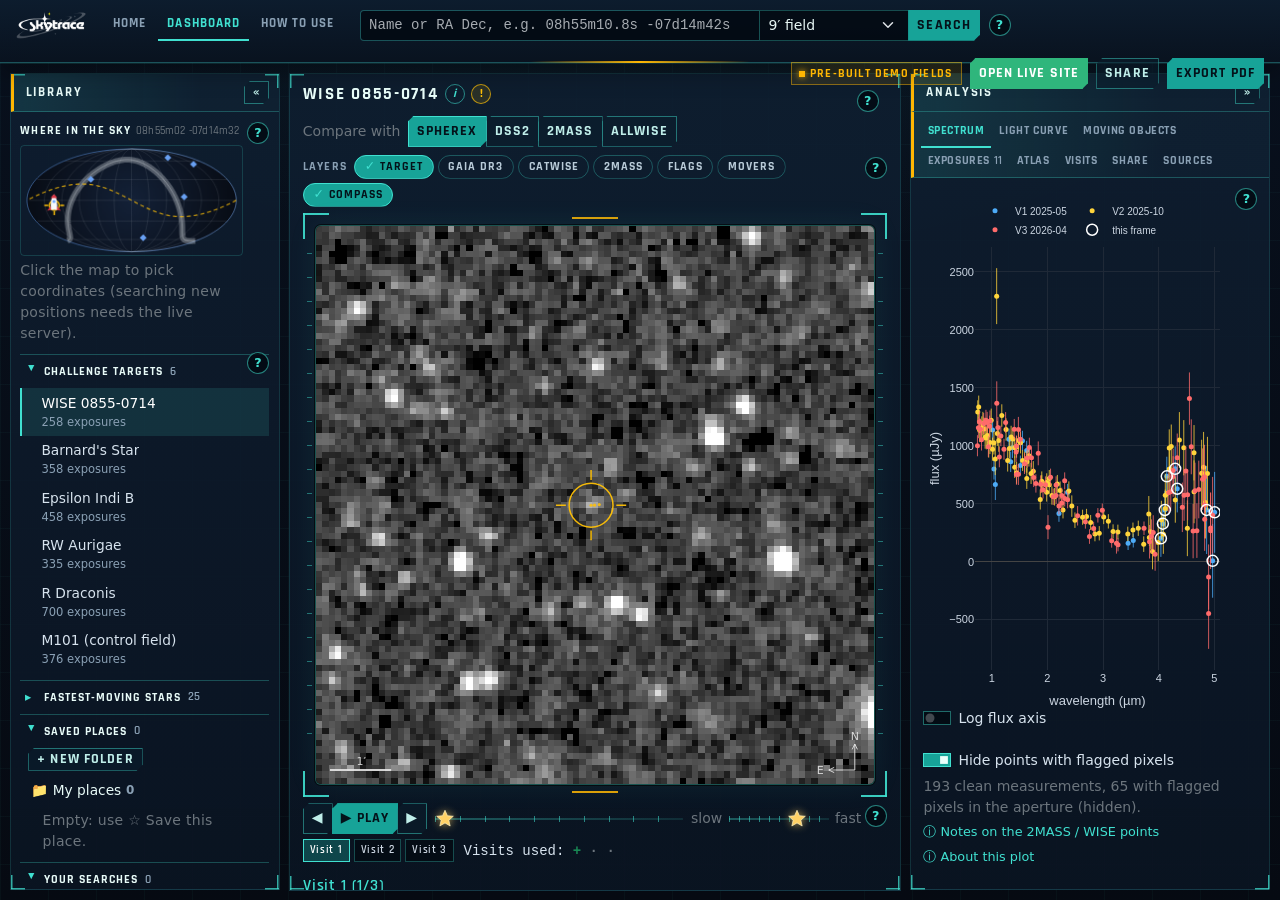
==== commit 864cfa29: "Welcome animation, layout fixes" ====
--- a/frontend/app.html
+++ b/frontend/app.html
@@ -27,7 +27,7 @@
       <select id="sizeSel" class="form-select st-size" aria-label="Field size for a new archive search" title="Field size for a new search. Bigger fields can follow faster-moving objects but take longer to download.">
         <option value="9" selected>9′ field</option><option value="15">15′ field (slower)</option><option value="20">20′ field (slowest)</option>
       </select>
-      <button id="goBtn" class="btn btn-primary">Search</button>
+      <button id="goBtn" class="btn btn-primary" title="Find the target or position and open its SPHEREx images">Search</button>
     </div>
     <div id="coordMsg" class="st-search-msg small"></div>
   </div>
@@ -56,7 +56,7 @@
           <div class="small text-secondary px-2 pb-1">Largest motion in Gaia DR3 (over 3″/yr).</div>
           <ul class="st-list" id="libFast"></ul></details>
         <details class="st-folder" open id="savedFolder"><summary>Saved places <span class="st-count" id="libCountSaved"></span></summary>
-          <div class="px-2 pb-1 d-flex gap-1 flex-wrap"><button class="btn btn-sm btn-outline-info py-0" type="button" id="newFolderBtn">+ New folder</button></div>
+          <div class="px-2 pb-1 d-flex gap-1 flex-wrap"><button class="btn btn-sm btn-outline-info py-0" type="button" id="newFolderBtn" title="Make a new folder for saved places">+ New folder</button></div>
           <div id="libSaved"></div></details>
         <details class="st-folder" open><summary>Your searches <span class="st-count" id="libCountMine"></span></summary>
           <div class="small text-secondary px-2 pb-1" id="libMineEmpty">Places you search appear here. Names you give them stay in this browser.</div>
@@ -86,6 +86,7 @@
           <input type="radio" class="btn-check" name="src" id="src-wise" value="allwise"><label class="btn btn-outline-light" for="src-wise" title="AllWISE W1/W2/W4 mid-infrared, 2010–2011 (HiPS hosted by NASA IRSA)">AllWISE</label>
         </div>
       </div>
+      <button class="btn btn-sm btn-outline-secondary d-none st-sheet-show" id="sheetShow" type="button" title="Show the analysis panel" aria-controls="sheet">« Analysis</button>
     </div>
 
     <div class="st-layers" role="group" aria-label="Layers drawn on the image" data-help="overlays">
@@ -105,7 +106,7 @@
           <div class="st-viewer" id="viewerWrap">
             <canvas id="imgCanvas"></canvas>
             <canvas id="ovCanvas"></canvas>
-            <div id="srcView" class="st-srcview d-none"><div id="srcAladin" style="width:100%;height:100%"></div><div id="srcNote" class="st-srcnote small"></div></div>
+            <div id="srcView" class="st-srcview d-none"><div id="srcAladin" style="width:100%;height:100%"></div></div>
             <div id="loadingVeil" class="st-veil"><canvas id="veilSky" class="st-veilsky" aria-hidden="true"></canvas><div class="d-flex align-items-center gap-2 mt-2"><div class="spinner-border spinner-border-sm text-info" role="status"></div><div id="loadingText" class="small" role="status" aria-live="polite">Loading SPHEREx data…</div></div></div>
           </div>
         </div>
@@ -124,6 +125,11 @@
       </div>
       <aside class="st-imgside" aria-label="Frame details">
         <div class="st-caption"><div id="frameLabel" class="fw-semibold"></div><div id="frameSub" class="text-secondary small"></div></div>
+        <div class="st-srccard d-none" id="srcCard">
+          <div class="st-sec-title" id="srcTitle">Comparison image</div>
+          <div class="small" id="srcNote"></div>
+          <button class="btn btn-sm btn-outline-info w-100 mt-2" type="button" id="srcBack" title="Return to the SPHEREx frames">Back to the SPHEREx frames</button>
+        </div>
     <div class="st-toolbar st-viewcard" data-help="view">
       <div class="st-sec-title">What each frame shows</div>
       <div class="btn-group btn-group-sm flex-wrap" role="group" id="modeGroup" aria-label="What each frame shows">
@@ -148,31 +154,31 @@
       </select></div>
       <select id="fovSel" class="form-select form-select-sm st-tsel" aria-label="Field of view shown" title="How much of the field to show (zoom)"></select>
       <div class="dropdown">
-        <button class="btn btn-sm btn-outline-light dropdown-toggle" type="button" data-bs-toggle="dropdown" data-bs-auto-close="outside" aria-expanded="false" id="displayBtn">Display</button>
+        <button class="btn btn-sm btn-outline-light dropdown-toggle" type="button" data-bs-toggle="dropdown" data-bs-auto-close="outside" aria-expanded="false" id="displayBtn" title="Brightness stretch, colours, black and white points, smoothing">Display</button>
         <div class="dropdown-menu dropdown-menu-end p-3 st-displaymenu" data-help="display">
           <div class="row g-2">
             <div class="col-6"><label class="form-label small text-secondary mb-1" for="stretchSel">Stretch</label>
-              <select id="stretchSel" class="form-select form-select-sm"><option value="asinh">asinh</option><option value="linear">linear</option><option value="sqrt">sqrt</option><option value="log">log</option></select></div>
+              <select id="stretchSel" class="form-select form-select-sm" title="How pixel values map to brightness: asinh shows faint and bright stars together"><option value="asinh">asinh</option><option value="linear">linear</option><option value="sqrt">sqrt</option><option value="log">log</option></select></div>
             <div class="col-6"><label class="form-label small text-secondary mb-1" for="cmapSel">Colour map</label>
-              <select id="cmapSel" class="form-select form-select-sm"><option value="gray">grey</option><option value="inferno">inferno</option><option value="viridis">viridis</option><option value="div">blue-red (differences)</option></select></div>
-            <div class="col-6"><label class="form-label small text-secondary mb-1">Black point % <span id="loLabel"></span></label><input type="range" class="form-range" id="loRange" min="0" max="20" step="0.5"></div>
-            <div class="col-6"><label class="form-label small text-secondary mb-1">White point % <span id="hiLabel"></span></label><input type="range" class="form-range" id="hiRange" min="90" max="100" step="0.1"></div>
+              <select id="cmapSel" class="form-select form-select-sm" title="Colours used for the image; blue-red suits difference images"><option value="gray">grey</option><option value="inferno">inferno</option><option value="viridis">viridis</option><option value="div">blue-red (differences)</option></select></div>
+            <div class="col-6"><label class="form-label small text-secondary mb-1">Black point % <span id="loLabel"></span></label><input type="range" class="form-range" id="loRange" min="0" max="20" step="0.5" title="Pixels darker than this percentile are shown black"></div>
+            <div class="col-6"><label class="form-label small text-secondary mb-1">White point % <span id="hiLabel"></span></label><input type="range" class="form-range" id="hiRange" min="90" max="100" step="0.1" title="Pixels brighter than this percentile are shown white"></div>
           </div>
-          <div class="form-check form-switch small"><input class="form-check-input" type="checkbox" id="invToggle"><label class="form-check-label" for="invToggle">Invert (dark stars on white)</label></div>
-          <div class="form-check form-switch small"><input class="form-check-input" type="checkbox" id="smoothToggle"><label class="form-check-label" for="smoothToggle">Smooth pixels</label></div>
-          <div class="form-check form-switch small"><input class="form-check-input" type="checkbox" id="flatToggle" checked><label class="form-check-label" for="flatToggle">Flatten background</label></div>
-          <div class="form-check form-switch small"><input class="form-check-input" type="checkbox" id="lockScale" checked><label class="form-check-label" for="lockScale">Same brightness scale for every frame</label></div>
+          <div class="form-check form-switch small"><input class="form-check-input" type="checkbox" id="invToggle"><label class="form-check-label" for="invToggle" title="Dark stars on a white background">Invert (dark stars on white)</label></div>
+          <div class="form-check form-switch small"><input class="form-check-input" type="checkbox" id="smoothToggle"><label class="form-check-label" for="smoothToggle" title="Blur pixel edges (display only)">Smooth pixels</label></div>
+          <div class="form-check form-switch small"><input class="form-check-input" type="checkbox" id="flatToggle" checked><label class="form-check-label" for="flatToggle" title="Remove large-scale background gradients (display only)">Flatten background</label></div>
+          <div class="form-check form-switch small"><input class="form-check-input" type="checkbox" id="lockScale" checked><label class="form-check-label" for="lockScale" title="Use one brightness scale so frames can be compared fairly">Same brightness scale for every frame</label></div>
         </div>
       </div>
     </div>
     <div class="st-modeopts">
       <div id="bandCtl" class="d-none">
         <label class="form-label small text-secondary mb-0">Channel <span id="bandLabel" class="text-light"></span></label>
-        <input type="range" class="form-range" id="bandRange" min="1" max="102" step="1">
+        <input type="range" class="form-range" id="bandRange" min="1" max="102" step="1" title="Wavelength channel compared across visits (1 = 0.75 µm, 102 = 5.0 µm)">
         <label class="form-label small text-secondary mb-0">Channel tolerance ± <span id="tolLabel"></span></label>
-        <input type="range" class="form-range" id="tolRange" min="0" max="8" step="1">
-      </div>
-      <div id="scanCtl" class="d-none"><label class="form-label small text-secondary mb-1" for="scanEpoch">Visit to scan</label><select id="scanEpoch" class="form-select form-select-sm"></select></div>
+        <input type="range" class="form-range" id="tolRange" min="0" max="8" step="1" title="Also accept channels this many steps either side, to find more matching exposures">
+      </div>
+      <div id="scanCtl" class="d-none"><label class="form-label small text-secondary mb-1" for="scanEpoch">Visit to scan</label><select id="scanEpoch" class="form-select form-select-sm" title="Which visit to play through its wavelength channels"></select></div>
       <div id="customCtl" class="d-none"><div class="small text-secondary mb-1">Tick visits for A (added together) and B (subtracted). Leave B empty to just add A.</div><div id="customList" class="small"></div></div>
     </div>
 
@@ -194,23 +200,23 @@
   <section class="st-pane st-data" id="sheet" aria-label="Analysis">
     <div class="st-pane-head"><span>Analysis</span><button class="btn btn-sm btn-outline-secondary py-0 px-2" id="sheetToggle" type="button" title="Hide the analysis panel" aria-controls="sheet" aria-expanded="true">»</button></div>
     <ul class="nav nav-tabs st-data-tabs" role="tablist">
-      <li class="nav-item"><button class="nav-link active" data-bs-toggle="tab" data-bs-target="#tabSpec" type="button" role="tab">Spectrum</button></li>
-      <li class="nav-item"><button class="nav-link" data-bs-toggle="tab" data-bs-target="#tabLc" type="button" role="tab">Light curve</button></li>
-      <li class="nav-item"><button class="nav-link" data-bs-toggle="tab" data-bs-target="#tabMovers" type="button" role="tab">Moving objects</button></li>
-      <li class="nav-item"><button class="nav-link" data-bs-toggle="tab" data-bs-target="#tabExp" type="button" role="tab">Exposures <span id="expCount" class="st-count"></span></button></li>
-      <li class="nav-item"><button class="nav-link" data-bs-toggle="tab" data-bs-target="#tabAladin" type="button" role="tab">Atlas</button></li>
-      <li class="nav-item"><button class="nav-link" data-bs-toggle="tab" data-bs-target="#tabSettings" type="button" role="tab">Visits</button></li>
-      <li class="nav-item"><button class="nav-link" data-bs-toggle="tab" data-bs-target="#tabShare" type="button" role="tab" id="tabShareBtn">Share</button></li>
-      <li class="nav-item"><button class="nav-link" data-bs-toggle="tab" data-bs-target="#tabData" type="button" role="tab">Sources</button></li>
+      <li class="nav-item"><button class="nav-link active" data-bs-toggle="tab" data-bs-target="#tabSpec" type="button" role="tab" title="Brightness against wavelength at the target, every exposure">Spectrum</button></li>
+      <li class="nav-item"><button class="nav-link" data-bs-toggle="tab" data-bs-target="#tabLc" type="button" role="tab" title="Brightness over time, each channel divided by its own median">Light curve</button></li>
+      <li class="nav-item"><button class="nav-link" data-bs-toggle="tab" data-bs-target="#tabMovers" type="button" role="tab" title="Objects moving in a straight line across the visits, and shift-and-add">Moving objects</button></li>
+      <li class="nav-item"><button class="nav-link" data-bs-toggle="tab" data-bs-target="#tabExp" type="button" role="tab" title="Every exposure on screen, its flags and a link to the original file">Exposures <span id="expCount" class="st-count"></span></button></li>
+      <li class="nav-item"><button class="nav-link" data-bs-toggle="tab" data-bs-target="#tabAladin" type="button" role="tab" title="Zoomable all-sky map: SPHEREx channel maps or older surveys">Atlas</button></li>
+      <li class="nav-item"><button class="nav-link" data-bs-toggle="tab" data-bs-target="#tabSettings" type="button" role="tab" title="How exposures are grouped into visits">Visits</button></li>
+      <li class="nav-item"><button class="nav-link" data-bs-toggle="tab" data-bs-target="#tabShare" type="button" role="tab" title="Links, embed code, PNG, CSV and candidate report" id="tabShareBtn">Share</button></li>
+      <li class="nav-item"><button class="nav-link" data-bs-toggle="tab" data-bs-target="#tabData" type="button" role="tab" title="Where the data came from and when this field was built">Sources</button></li>
     </ul>
     <div class="tab-content st-data-body">
       <div class="tab-pane fade show active" id="tabSpec" role="tabpanel" data-help="spectrum">
         <div id="specPlot" class="st-plot"></div>
         <div class="d-flex gap-3 flex-wrap">
-          <div class="form-check form-switch small"><input class="form-check-input" type="checkbox" id="specLog"><label class="form-check-label" for="specLog">Log flux axis</label></div>
-          <div class="form-check form-switch small"><input class="form-check-input" type="checkbox" id="specClean" checked><label class="form-check-label" for="specClean">Hide points with flagged pixels</label></div>
-        </div>
-        <div class="small text-info" id="specNote"></div>
+          <div class="form-check form-switch small"><input class="form-check-input" type="checkbox" id="specLog"><label class="form-check-label" for="specLog" title="Logarithmic flux axis: shows faint and bright points together">Log flux axis</label></div>
+          <div class="form-check form-switch small"><input class="form-check-input" type="checkbox" id="specClean" checked><label class="form-check-label" for="specClean" title="Leave out measurements with a flagged pixel in the aperture">Hide points with flagged pixels</label></div>
+        </div>
+        <div class="small text-secondary" id="specNote"></div>
         <details class="st-about"><summary>About this plot</summary>Built on the fly from every exposure: the target is measured on the original detector pixels at its predicted position, with the IRSA SPHEREx Source Discovery Tool method (3-pixel aperture, ePSF-corrected). Points whose aperture holds a flagged pixel are hidden unless you switch them on. White diamonds: 2MASS J, H, Ks. Orange squares: WISE W1, W2 (CatWISE2020), matched at each catalogue's own date.</details>
       </div>
       <div class="tab-pane fade" id="tabLc" role="tabpanel" data-help="lightcurve">
@@ -223,11 +229,11 @@
         <hr class="my-2">
         <div class="st-sec-title">Shift-and-add</div>
         <details class="st-about mb-1"><summary>What it does</summary>Slide every exposure along a chosen motion before stacking (as in WiseView): an object moving that way stays still and builds up into a sharp dot, everything else smears. Use it to confirm a faint candidate.</details>
-        <div class="form-check form-switch small"><input class="form-check-input" type="checkbox" id="saToggle"><label class="form-check-label" for="saToggle">Shift-and-add along this motion</label></div>
+        <div class="form-check form-switch small"><input class="form-check-input" type="checkbox" id="saToggle"><label class="form-check-label" for="saToggle" title="Shift each exposure along the trial motion so a mover with that motion stays still and adds up">Shift-and-add along this motion</label></div>
         <div class="row g-1 mb-1 align-items-center small">
-          <div class="col-6"><div class="input-group input-group-sm"><span class="input-group-text">µα*</span><input id="saPmra" class="form-control" type="number" step="10" aria-label="Proper motion in RA, mas/yr"></div></div>
-          <div class="col-6"><div class="input-group input-group-sm"><span class="input-group-text">µδ</span><input id="saPmdec" class="form-control" type="number" step="10" aria-label="Proper motion in Dec, mas/yr"></div></div>
-          <div class="col-12 d-flex justify-content-between"><span class="text-secondary">mas/yr (1000 mas = 1″)</span><button class="btn btn-sm btn-outline-secondary py-0" id="saTarget" type="button">use the target's motion</button></div>
+          <div class="col-6"><div class="input-group input-group-sm"><span class="input-group-text">µα*</span><input id="saPmra" class="form-control" type="number" step="10" aria-label="Proper motion in RA, mas/yr" title="Trial motion east-west in mas/yr (1000 mas = 1″)"></div></div>
+          <div class="col-6"><div class="input-group input-group-sm"><span class="input-group-text">µδ</span><input id="saPmdec" class="form-control" type="number" step="10" aria-label="Proper motion in Dec, mas/yr" title="Trial motion north-south in mas/yr"></div></div>
+          <div class="col-12 d-flex justify-content-between"><span class="text-secondary">mas/yr (1000 mas = 1″)</span><button class="btn btn-sm btn-outline-secondary py-0" id="saTarget" type="button" title="Fill in the target's catalogue motion">use the target's motion</button></div>
         </div>
       </div>
       <div class="tab-pane fade" id="tabExp" role="tabpanel" data-help="exposures">
@@ -250,20 +256,20 @@
       <div class="tab-pane fade" id="tabSettings" role="tabpanel" data-help="settings">
         <details class="st-about mb-2"><summary>What is a visit?</summary>A group of exposures taken close together in time; SPHEREx comes back to each place about every six months. These two settings decide how exposures are grouped into the frames you blink.</details>
         <label class="form-label small text-secondary mb-1">Start a new visit after a gap of <span id="winLabel"></span> days</label>
-        <input type="range" class="form-range" id="winRange" min="2" max="120" step="1">
+        <input type="range" class="form-range" id="winRange" min="2" max="120" step="1" title="A gap longer than this (days) between exposures starts a new visit">
         <label class="form-label small text-secondary mb-1">…and split visits longer than <span id="spanLabel"></span> days</label>
-        <input type="range" class="form-range" id="spanRange" min="5" max="400" step="5">
+        <input type="range" class="form-range" id="spanRange" min="5" max="400" step="5" title="A visit longer than this (days) is split in two">
       </div>
       <div class="tab-pane fade" id="tabShare" role="tabpanel" data-help="share">
         <label class="form-label small text-secondary mb-1" for="shareUrl">Link to this exact view (coordinates and settings are in the URL)</label>
-        <input id="shareUrl" class="form-control form-control-sm font-monospace mb-2" readonly>
+        <input id="shareUrl" class="form-control form-control-sm font-monospace mb-2" readonly title="Link that reopens this exact view">
         <div class="d-grid gap-2 st-share-grid">
-          <button class="btn btn-sm btn-outline-info" id="copyLinkBtn">Copy link</button>
-          <button class="btn btn-sm btn-outline-info" id="copyEmbedBtn">Copy embed code</button>
-          <button class="btn btn-sm btn-outline-secondary" id="copyCoordBtn">Copy centre RA/Dec</button>
-          <button class="btn btn-sm btn-outline-info" id="saveImgBtn">Save image (PNG)</button>
-          <button class="btn btn-sm btn-outline-info" id="saveCsvBtn">Download data (CSV)</button>
-          <button class="btn btn-sm btn-warning" id="reportBtn" data-bs-toggle="modal" data-bs-target="#reportModal">Report a candidate</button>
+          <button class="btn btn-sm btn-outline-info" id="copyLinkBtn" title="Copy a link that reopens this exact view">Copy link</button>
+          <button class="btn btn-sm btn-outline-info" id="copyEmbedBtn" title="Copy HTML code to show this view inside another web page">Copy embed code</button>
+          <button class="btn btn-sm btn-outline-secondary" id="copyCoordBtn" title="Copy the field centre RA and Dec">Copy centre RA/Dec</button>
+          <button class="btn btn-sm btn-outline-info" id="saveImgBtn" title="Save the frame on screen with its layers as a PNG picture">Save image (PNG)</button>
+          <button class="btn btn-sm btn-outline-info" id="saveCsvBtn" title="Download the spectrum measurements as a spreadsheet file (CSV)">Download data (CSV)</button>
+          <button class="btn btn-sm btn-warning" id="reportBtn" data-bs-toggle="modal" data-bs-target="#reportModal" title="Write up a pinned candidate in the format citizen-science projects ask for">Report a candidate</button>
         </div>
         <div id="shareMsg" class="form-text small"></div>
       </div>
@@ -271,7 +277,6 @@
     </div>
   </section>
 </div>
-<button class="btn btn-sm btn-outline-secondary d-none st-sheet-show" id="sheetShow" type="button" title="Show the analysis panel" aria-controls="sheet">« Analysis</button>
 
 <!-- Export side panel -->
 <div class="offcanvas offcanvas-end st-export" tabindex="-1" id="exportPanel" aria-labelledby="exportTitle">
@@ -300,9 +305,9 @@
       <label class="d-block mb-1" for="exportNotes">Notes</label>
       <textarea id="exportNotes" class="form-control form-control-sm" rows="3" maxlength="2000" placeholder="What did you find?"></textarea></div>
     <div class="st-exgroup"><label><input type="checkbox" data-ex="sources" checked> Data sources and credits</label></div>
-    <div class="d-flex gap-2 mt-2"><button class="btn btn-sm btn-outline-secondary" type="button" id="exportAll">Select all</button><button class="btn btn-sm btn-outline-secondary" type="button" id="exportNone">Clear</button></div>
+    <div class="d-flex gap-2 mt-2"><button class="btn btn-sm btn-outline-secondary" type="button" id="exportAll" title="Tick every section">Select all</button><button class="btn btn-sm btn-outline-secondary" type="button" id="exportNone" title="Untick every section">Clear</button></div>
   </div>
-  <div class="st-export-foot"><div id="exportMsg" class="small text-secondary mb-1"></div><button class="btn btn-info w-100" type="button" id="exportGo">Download PDF</button></div>
+  <div class="st-export-foot"><div id="exportMsg" class="small text-secondary mb-1"></div><button class="btn btn-info w-100" type="button" id="exportGo" title="Build the PDF for this place with the ticked sections">Download PDF</button></div>
 </div>
 
 <!-- Save place modal -->
@@ -320,7 +325,7 @@
       <textarea id="saveNote" class="form-control form-control-sm" rows="2" maxlength="300" placeholder="What is interesting here?"></textarea>
       <div class="form-text">Saved places stay in this browser. Share a folder with its ⤴ button.</div>
     </div>
-    <div class="modal-footer"><button class="btn btn-sm btn-info" id="saveConfirm">Save</button></div>
+    <div class="modal-footer"><button class="btn btn-sm btn-info" id="saveConfirm" title="Save to the chosen folder">Save</button></div>
   </div></div>
 </div>
 
@@ -343,7 +348,7 @@
       <textarea id="reportText" class="form-control form-control-sm font-monospace" rows="14" spellcheck="false"></textarea>
       <div id="reportMsg" class="form-text small"></div>
     </div>
-    <div class="modal-footer"><button class="btn btn-sm btn-outline-info" id="reportCopy">Copy report</button><button class="btn btn-sm btn-info" id="reportDownload">Download .txt</button></div>
+    <div class="modal-footer"><button class="btn btn-sm btn-outline-info" id="reportCopy" title="Copy the report text">Copy report</button><button class="btn btn-sm btn-info" id="reportDownload" title="Download the report as a text file">Download .txt</button></div>
   </div></div>
 </div>
 
--- a/frontend/hud.css
+++ b/frontend/hud.css
@@ -21,6 +21,7 @@
 }
 
 /* ---------- ship hull background: deep space blue with a faint panel grid ---------- */
+html { background: #060a12; }
 body {
   background:
     radial-gradient(1200px 600px at 50% -10%, rgba(64, 224, 208, .07), transparent 60%),
@@ -227,7 +228,6 @@
 .card-header { padding-right: 2.2rem !important; }
 /* ---------- alternative image source over the viewer ---------- */
 .st-srcview { position: absolute; inset: 0; z-index: 4; background: #000; }
-.st-srcnote { position: absolute; left: 0; right: 0; bottom: 0; padding: .3rem .5rem; background: rgba(4, 12, 22, .85); color: #d7e3ee; z-index: 5; }
 
 /* =====================================================================================
    Console layout: search bar on top, then three panes that fill the window height.
--- a/frontend/site.css
+++ b/frontend/site.css
@@ -29,7 +29,7 @@
 .st-shell.sheet-hidden { grid-template-columns: var(--lib-w) minmax(0, 1fr); }
 .st-shell.rail-hidden.sheet-hidden { grid-template-columns: minmax(0, 1fr); }
 .st-shell.rail-hidden .st-library, .st-shell.sheet-hidden .st-data { display: none; }
-.st-sheet-show { position: fixed; right: .6rem; top: calc(var(--bar-h) + 1rem); z-index: 4; }
+.st-sheet-show { margin-left: .5rem; white-space: nowrap; }
 .st-pane {
   --hud-c: rgba(64, 224, 208, .75);
   background:
@@ -184,13 +184,14 @@
 .st-pop-warn { border-color: rgba(255, 193, 7, .6); color: #ffe08a; }
 .st-dash .st-stage { container-type: inline-size; }
 .st-imgrow { display: grid; grid-template-columns: minmax(0, 1fr); gap: .6rem; }
-.st-imgcol { width: 100%; max-width: clamp(320px, calc(100vh - 300px), 900px); margin: 0 auto; }
+.st-imgcol { width: 100%; max-width: clamp(320px, calc(100vh - 235px), 980px); margin: 0 auto; }
 .st-dash .st-stage .st-imgcol .hud-scope { max-width: none; width: 100%; }
 .st-imgside { display: flex; flex-direction: column; gap: .4rem; min-width: 0; }
 .st-imgside .st-caption { display: block; margin: 0; padding: 0; }
 .st-imgside .st-readout { min-height: 2.4rem; padding: .3rem .5rem; }
-@container (min-width: 680px) {
-  .st-imgrow { grid-template-columns: minmax(0, min(calc(100vh - 300px), calc(100cqw - 250px))) minmax(230px, 1fr); align-items: start; }
+@container (min-width: 600px) {
+  /* image as large as the window allows; the side column keeps a compact width and the pair is centred */
+  .st-imgrow { grid-template-columns: minmax(0, min(calc(100vh - 235px), calc(100cqw - 250px), 980px)) 240px; justify-content: center; align-items: start; }
   .st-imgcol { max-width: none; margin: 0; }
 }
 .st-filmrow { display: flex; align-items: center; gap: .6rem; flex-wrap: wrap; margin-top: .3rem; }
@@ -200,7 +201,8 @@
 .st-about > summary::before { content: 'ⓘ '; }
 .st-about[open] > summary { margin-bottom: .2rem; }
 .st-skybox > .st-sec-title { padding-right: 0; }
-.st-viewcard { flex-direction: column; align-items: stretch; flex-wrap: nowrap; margin-top: 0; padding: .5rem 1.8rem .5rem .5rem; gap: .35rem; }
+.st-viewcard { flex-direction: column; align-items: stretch; flex-wrap: nowrap; margin-top: 0; padding: .5rem; gap: .35rem; }
+.st-viewcard > .st-sec-title { padding-right: 1.8rem; min-height: 1.4rem; display: flex; align-items: center; }
 .st-viewcard .st-tsel { max-width: none; width: 100%; }
 .st-viewcard #modeGroup { display: flex; flex-wrap: wrap; }
 .st-viewcard #modeGroup .btn { flex: 1 1 auto; }
@@ -250,3 +252,25 @@
 /* only the app bar and the panes take part in the dashboard's column layout */
 body.st-dash > :not(.st-appbar):not(.st-shell) { flex: 0 0 auto; }
 .st-export .offcanvas-body > .hud-help-btn { top: 4px; right: 8px; }
+
+/* comparison with another survey: its note sits beside the picture, never on it; frame controls step aside */
+.st-srccard { border: 1px solid rgba(64, 224, 208, .35); background: rgba(8, 24, 34, .7); padding: .55rem .6rem; }
+.st-srccard #srcNote { color: #c9d6e2; line-height: 1.4; }
+.st-stage.st-comparing .st-viewcard, .st-stage.st-comparing .st-modeopts, .st-stage.st-comparing #hoverReadout,
+.st-stage.st-comparing #pinBox, .st-stage.st-comparing #saveHereBtn, .st-stage.st-comparing .st-caption { display: none !important; }
+.st-stage.st-comparing .st-transport, .st-stage.st-comparing .st-filmrow, .st-stage.st-comparing .st-layers { opacity: .35; pointer-events: none; }
+.st-imgside { container-type: inline-size; container-name: side; }
+.st-viewcard #modeGroup { display: grid; grid-template-columns: 1fr 1fr; gap: 3px; }
+.st-viewcard #modeGroup > label[for=m-custom] { grid-column: span 2; }
+@container side (min-width: 290px) {
+  .st-viewcard #modeGroup { grid-template-columns: 1fr 1fr 1fr; }
+  .st-viewcard #modeGroup > label[for=m-exp] { grid-column: span 1; }
+  .st-viewcard #modeGroup > label[for=m-custom] { grid-column: span 2; }
+}
+.st-viewcard #modeGroup > .btn { margin: 0 !important; border-radius: 0 !important; white-space: nowrap; padding-left: .3rem; padding-right: .3rem; }
+.st-viewcard .st-diffrow { flex-wrap: wrap; }
+.st-viewcard .st-diffrow select { flex: 1 1 130px; min-width: 0; }
+@container (min-width: 1000px) {
+  .st-imgrow { grid-template-columns: minmax(0, min(calc(100vh - 235px), calc(100cqw - 330px), 980px)) 310px; }
+}
+.st-strip-head { display: flex; flex-wrap: wrap; justify-content: space-between; column-gap: 1rem; row-gap: .1rem; }
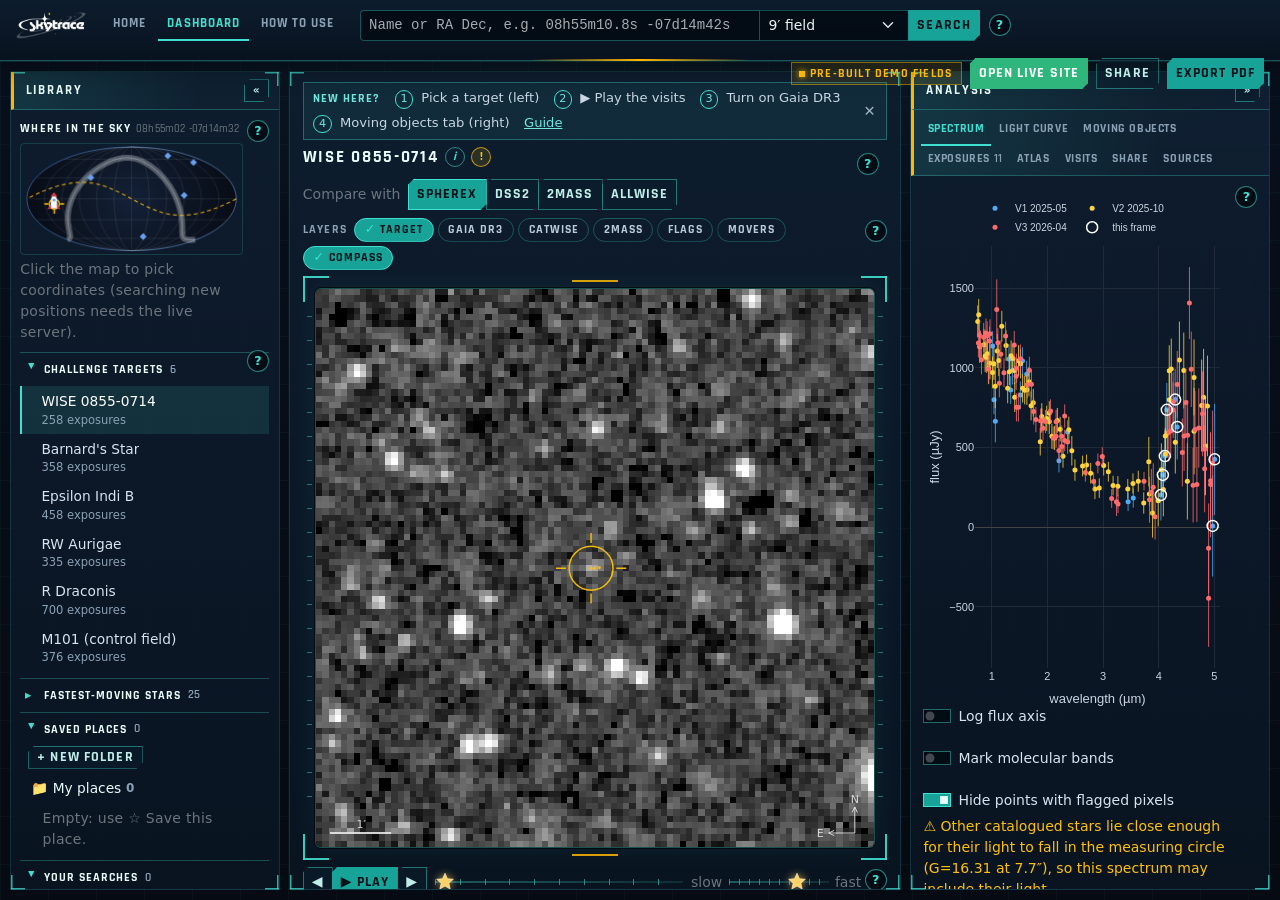
==== commit 78bd7c52: "Photometry fix, warnings, legends, wording" ====
--- a/frontend/app.html
+++ b/frontend/app.html
@@ -69,6 +69,11 @@
 
   <!-- ============ CENTRE: the image and how to play it ============ -->
   <main class="st-pane st-stage" aria-label="Image viewer">
+    <div class="st-start" id="startHere" role="note"><b>New here?</b>
+      <span><i>1</i> Pick a target (left)</span><span><i>2</i> ▶ Play the visits</span>
+      <span title="Known stars get a blue circle; a dot without one is not in Gaia"><i>3</i> Turn on Gaia DR3</span><span><i>4</i> Moving objects tab (right)</span>
+      <a href="guide.html#first">Guide</a>
+      <button type="button" class="st-start-x" id="startHereClose" title="Hide these tips" aria-label="Hide these tips">✕</button></div>
     <div class="st-stage-head" data-help="viewer">
       <div class="st-stage-title">
         <button class="btn btn-sm btn-outline-secondary py-0 px-2 d-none" id="railShow" type="button" title="Show the library" aria-controls="rail">» Library</button>
@@ -98,6 +103,7 @@
       <input class="btn-check" type="checkbox" id="ovFlags"><label class="btn btn-sm st-chip" for="ovFlags" title="SPHEREx data-quality flags: red saturated, yellow artefact, grey masked">Flags</label>
       <input class="btn-check" type="checkbox" id="ovMovers"><label class="btn btn-sm st-chip" for="ovMovers" title="Pink tracks: moving objects found by the motion test (see the Moving objects tab)">Movers</label>
       <input class="btn-check" type="checkbox" id="ovCompass" checked><label class="btn btn-sm st-chip" for="ovCompass" title="North/East arrows and a 1′ scale bar">Compass</label>
+      <span id="layerNote" class="small text-secondary" role="status" aria-live="polite"></span>
     </div>
 
     <div class="st-imgrow">
@@ -214,6 +220,7 @@
         <div id="specPlot" class="st-plot"></div>
         <div class="d-flex gap-3 flex-wrap">
           <div class="form-check form-switch small"><input class="form-check-input" type="checkbox" id="specLog"><label class="form-check-label" for="specLog" title="Logarithmic flux axis: shows faint and bright points together">Log flux axis</label></div>
+          <div class="form-check form-switch small"><input class="form-check-input" type="checkbox" id="specBands"><label class="form-check-label" for="specBands" title="Dotted lines at the wavelengths of common water, methane, carbon dioxide and carbon monoxide bands: where to look, not a detection">Mark molecular bands</label></div>
           <div class="form-check form-switch small"><input class="form-check-input" type="checkbox" id="specClean" checked><label class="form-check-label" for="specClean" title="Leave out measurements with a flagged pixel in the aperture">Hide points with flagged pixels</label></div>
         </div>
         <div class="small text-secondary" id="specNote"></div>
@@ -221,6 +228,7 @@
       </div>
       <div class="tab-pane fade" id="tabLc" role="tabpanel" data-help="lightcurve">
         <div id="lcPlot" class="st-plot"></div>
+        <div class="small text-secondary" id="lcNote"></div>
         <details class="st-about"><summary>About this plot</summary>Brightness over time with the spectrum taken out: each clean measurement is divided by the median of the same target in the same SPHEREx channel. A steady star sits on 1; a variable star (R Draconis, RW Aurigae) moves away from 1.</details>
       </div>
       <div class="tab-pane fade" id="tabMovers" role="tabpanel" data-help="movers">
--- a/frontend/site.css
+++ b/frontend/site.css
@@ -274,3 +274,11 @@
   .st-imgrow { grid-template-columns: minmax(0, min(calc(100vh - 235px), calc(100cqw - 330px), 980px)) 310px; }
 }
 .st-strip-head { display: flex; flex-wrap: wrap; justify-content: space-between; column-gap: 1rem; row-gap: .1rem; }
+
+/* first-visit tips: one slim line above the image, dismissible */
+.st-start { display: flex; flex-wrap: wrap; align-items: center; gap: .25rem .9rem; font-size: .82rem; color: #c7d6e2; padding: .35rem 2rem .35rem .6rem;
+  margin-bottom: .45rem; border: 1px solid rgba(64, 224, 208, .35); background: rgba(64, 224, 208, .07); position: relative; }
+.st-start b { color: #6fe7dd; font-family: var(--hud-font); letter-spacing: .08em; text-transform: uppercase; font-size: .78rem; }
+.st-start i { font-style: normal; display: inline-grid; place-items: center; width: 1.15rem; height: 1.15rem; border-radius: 50%; border: 1px solid #40e0d0; color: #6fe7dd; font-size: .7rem; margin-right: .25rem; }
+.st-start-x { position: absolute; right: .3rem; top: 50%; transform: translateY(-50%); background: none; border: 0; color: #9fb3c4; font-size: .9rem; line-height: 1; padding: .2rem .35rem; }
+.st-start-x:hover { color: #fff; }
